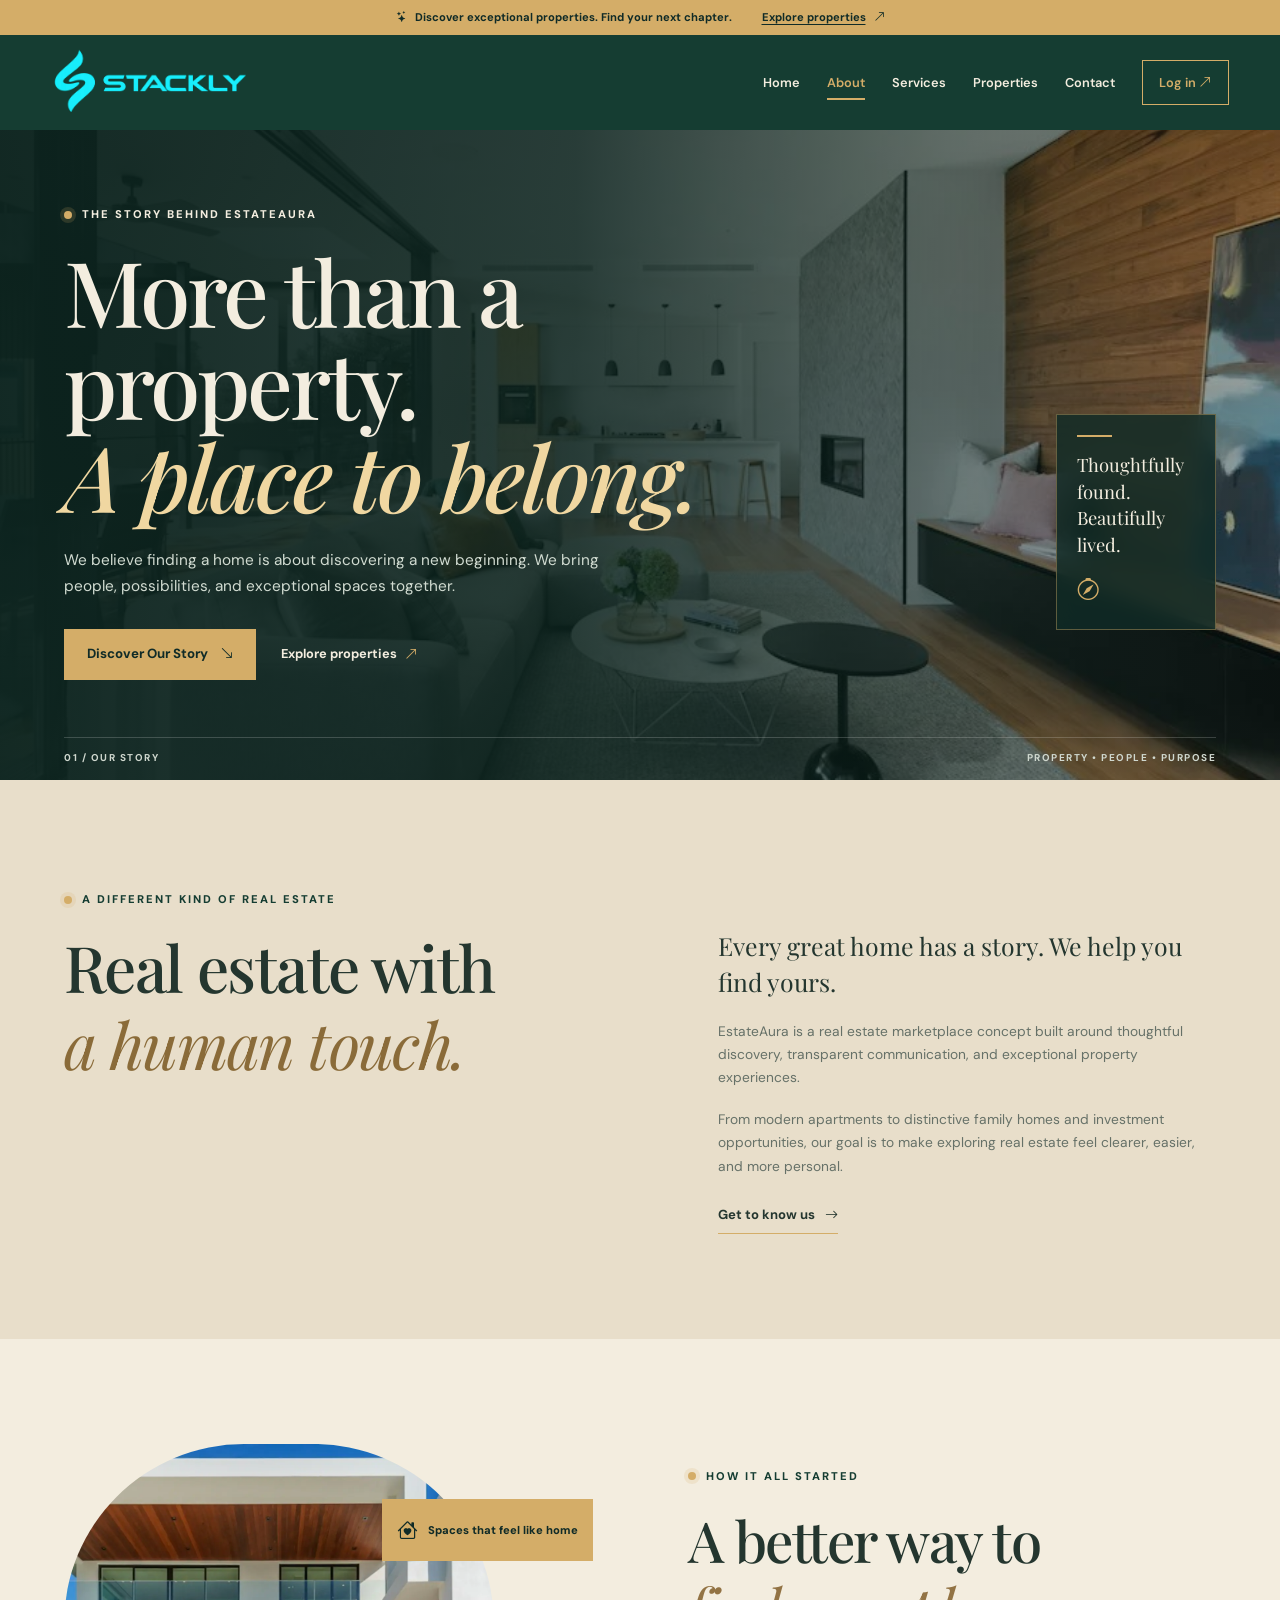
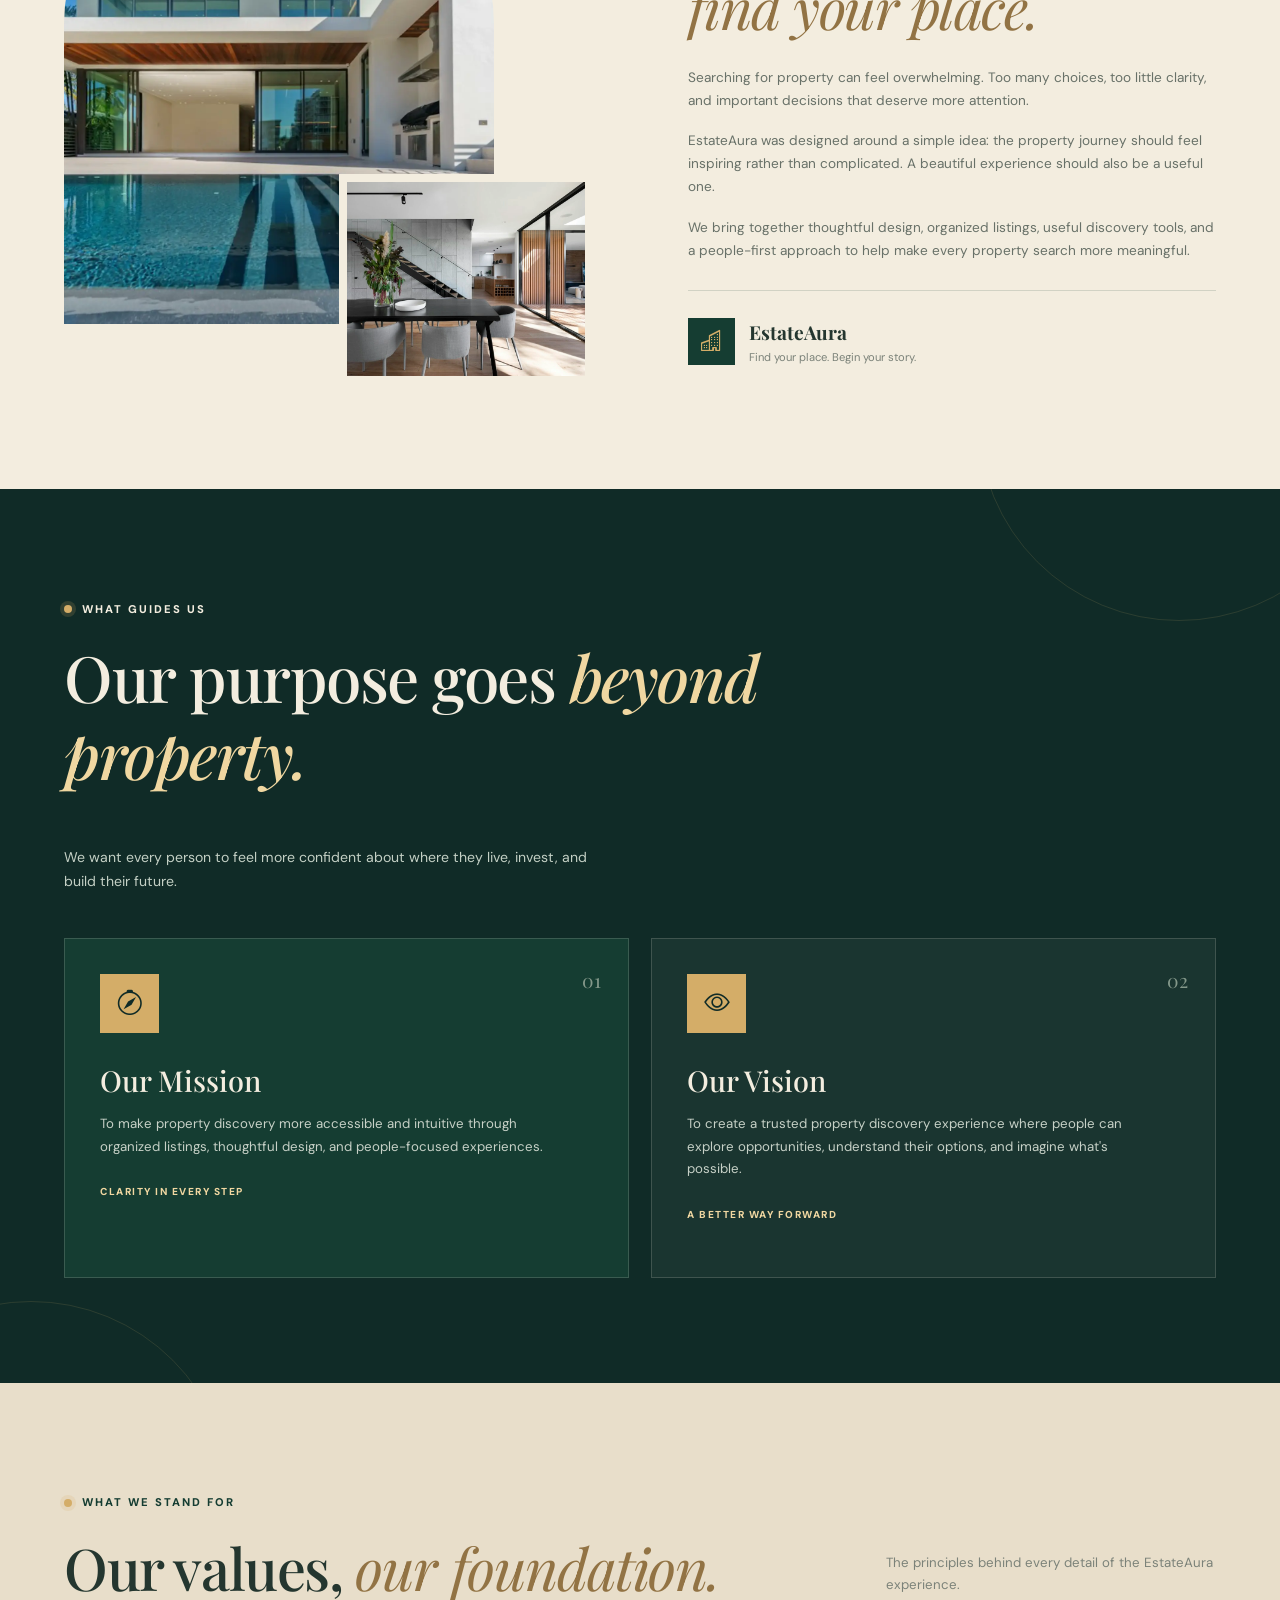
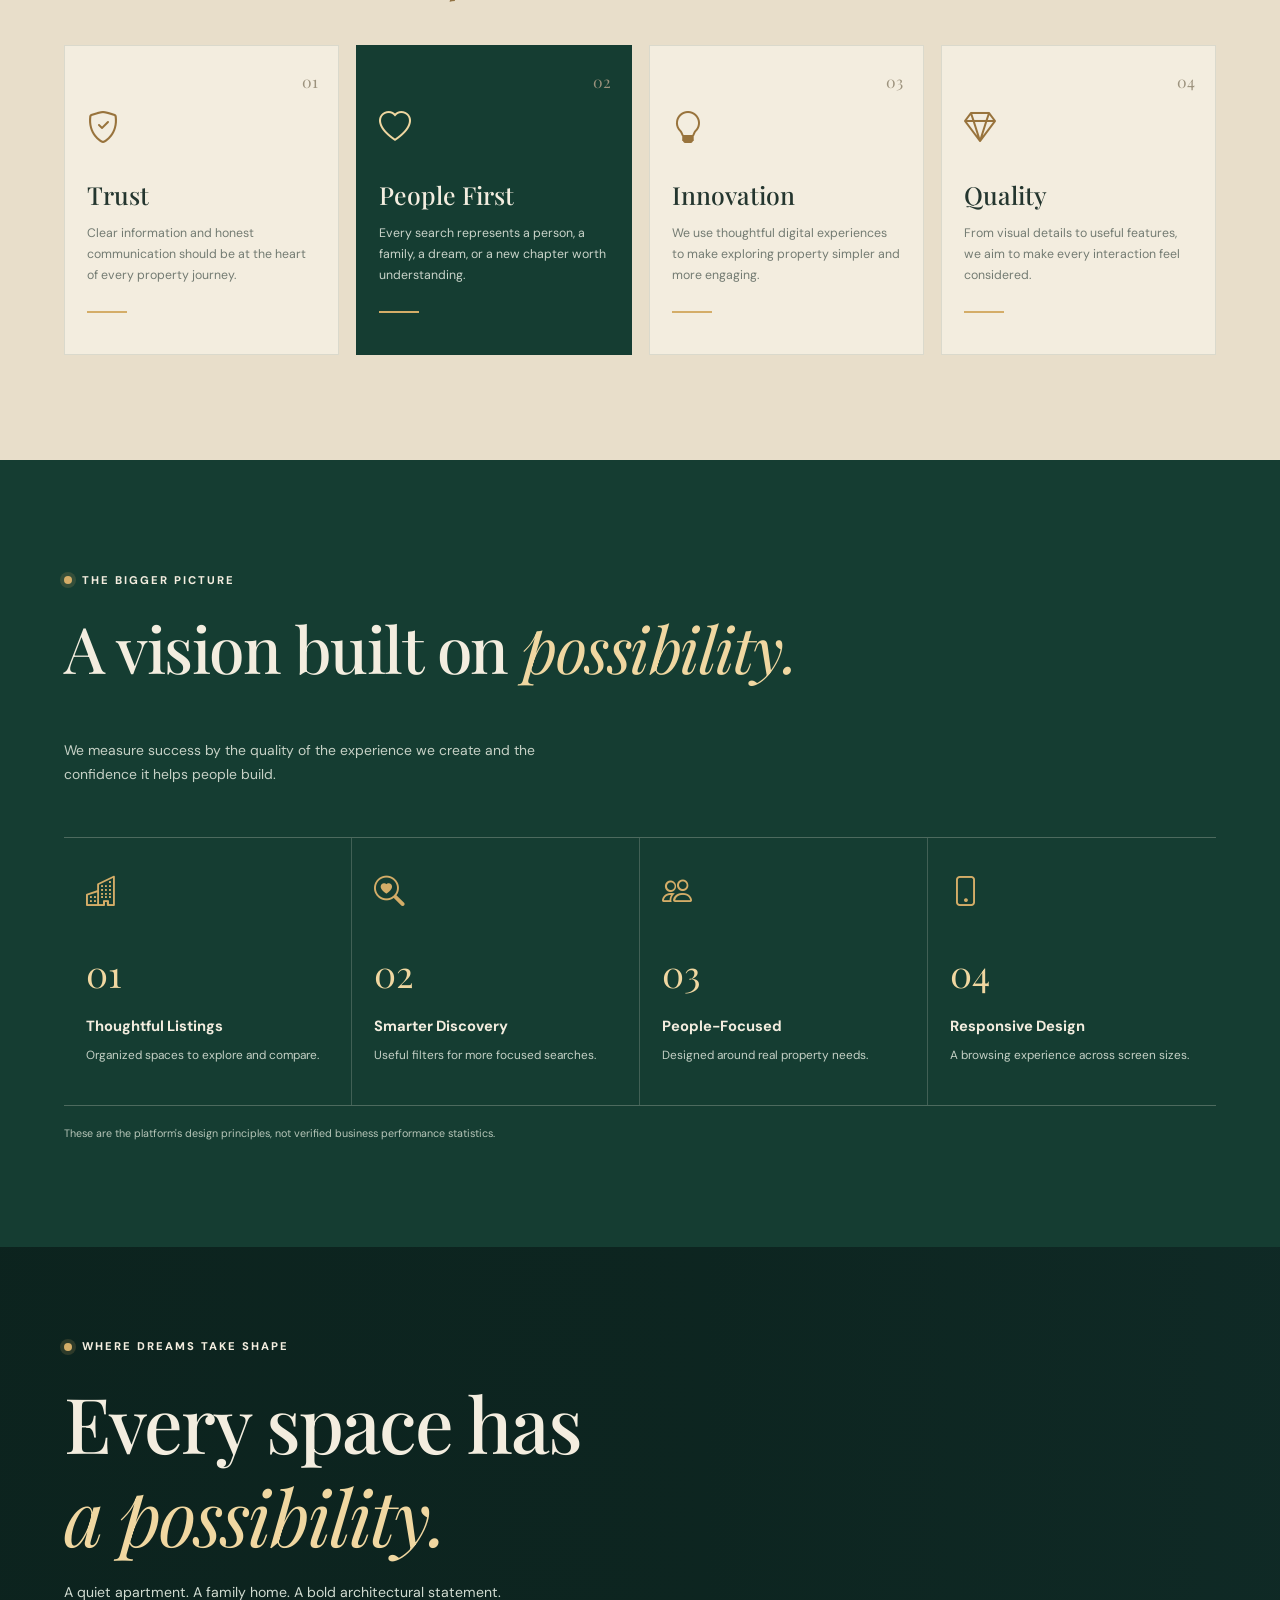
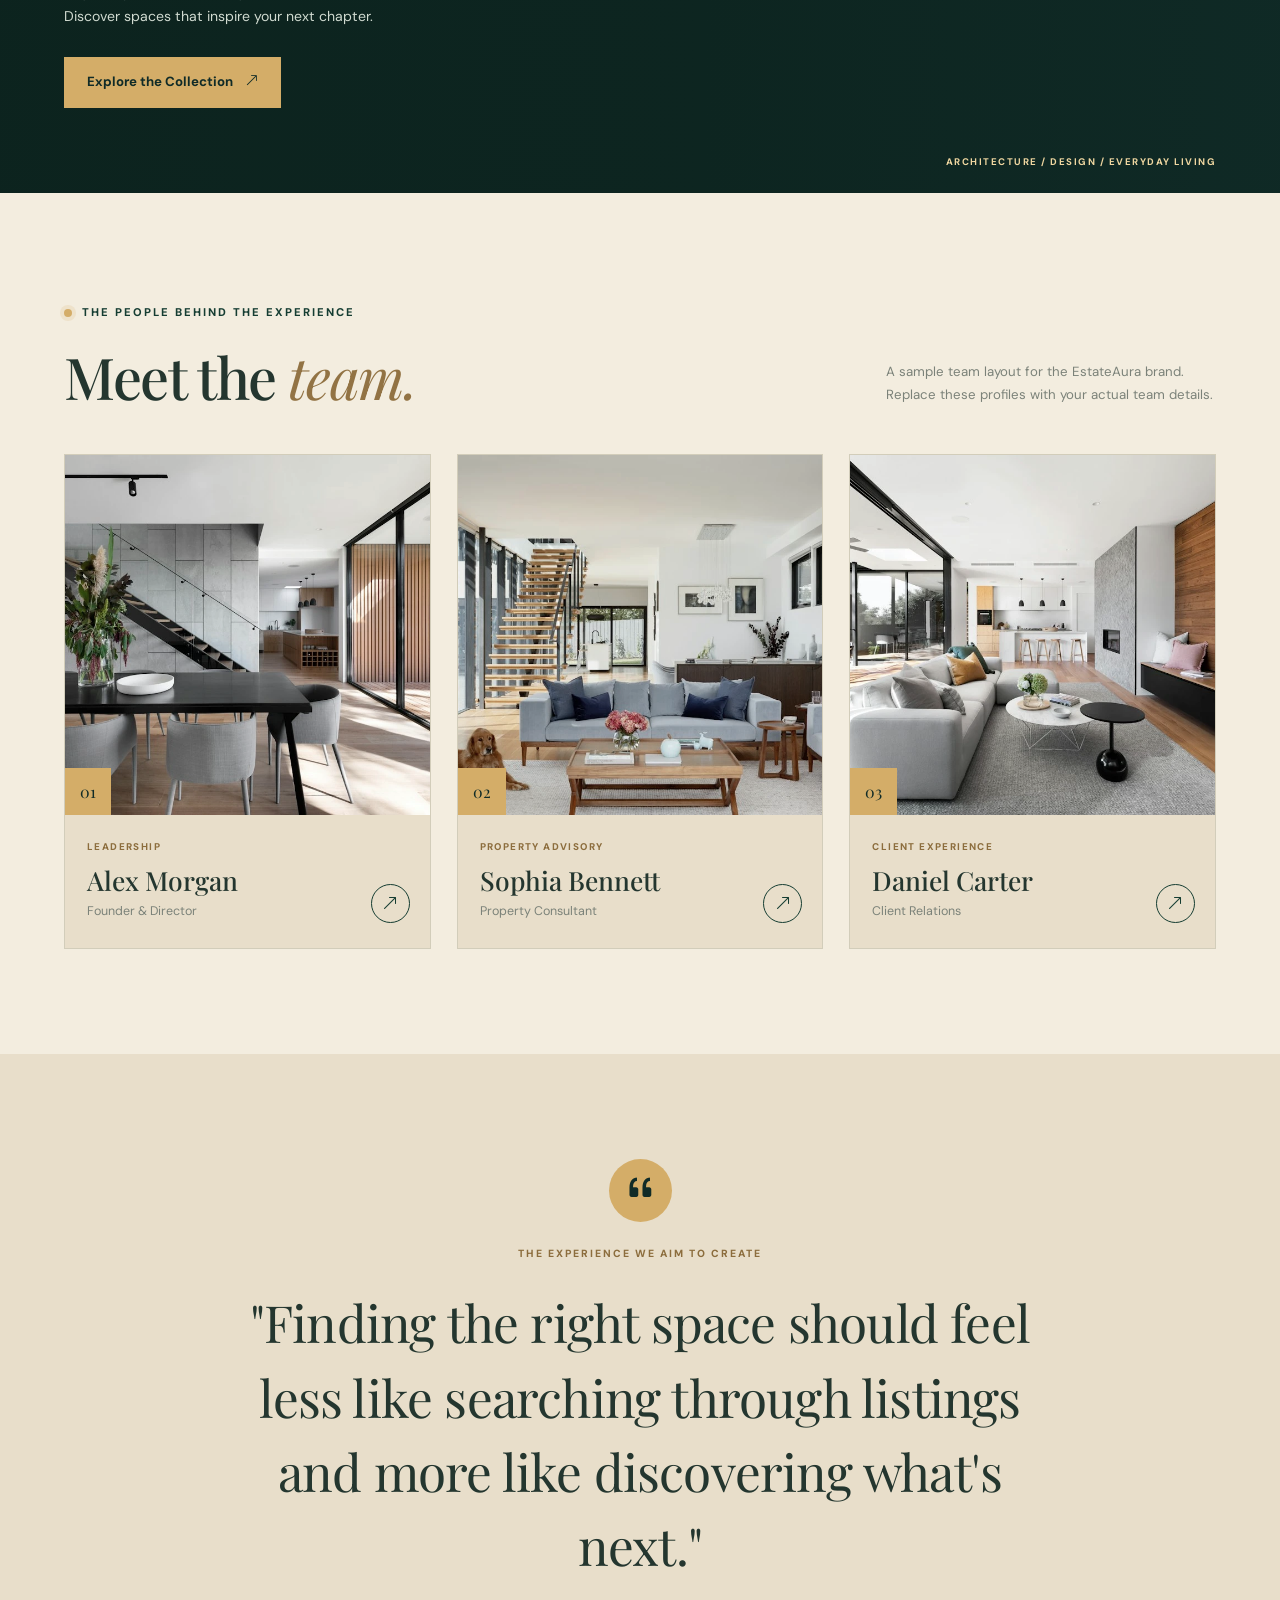
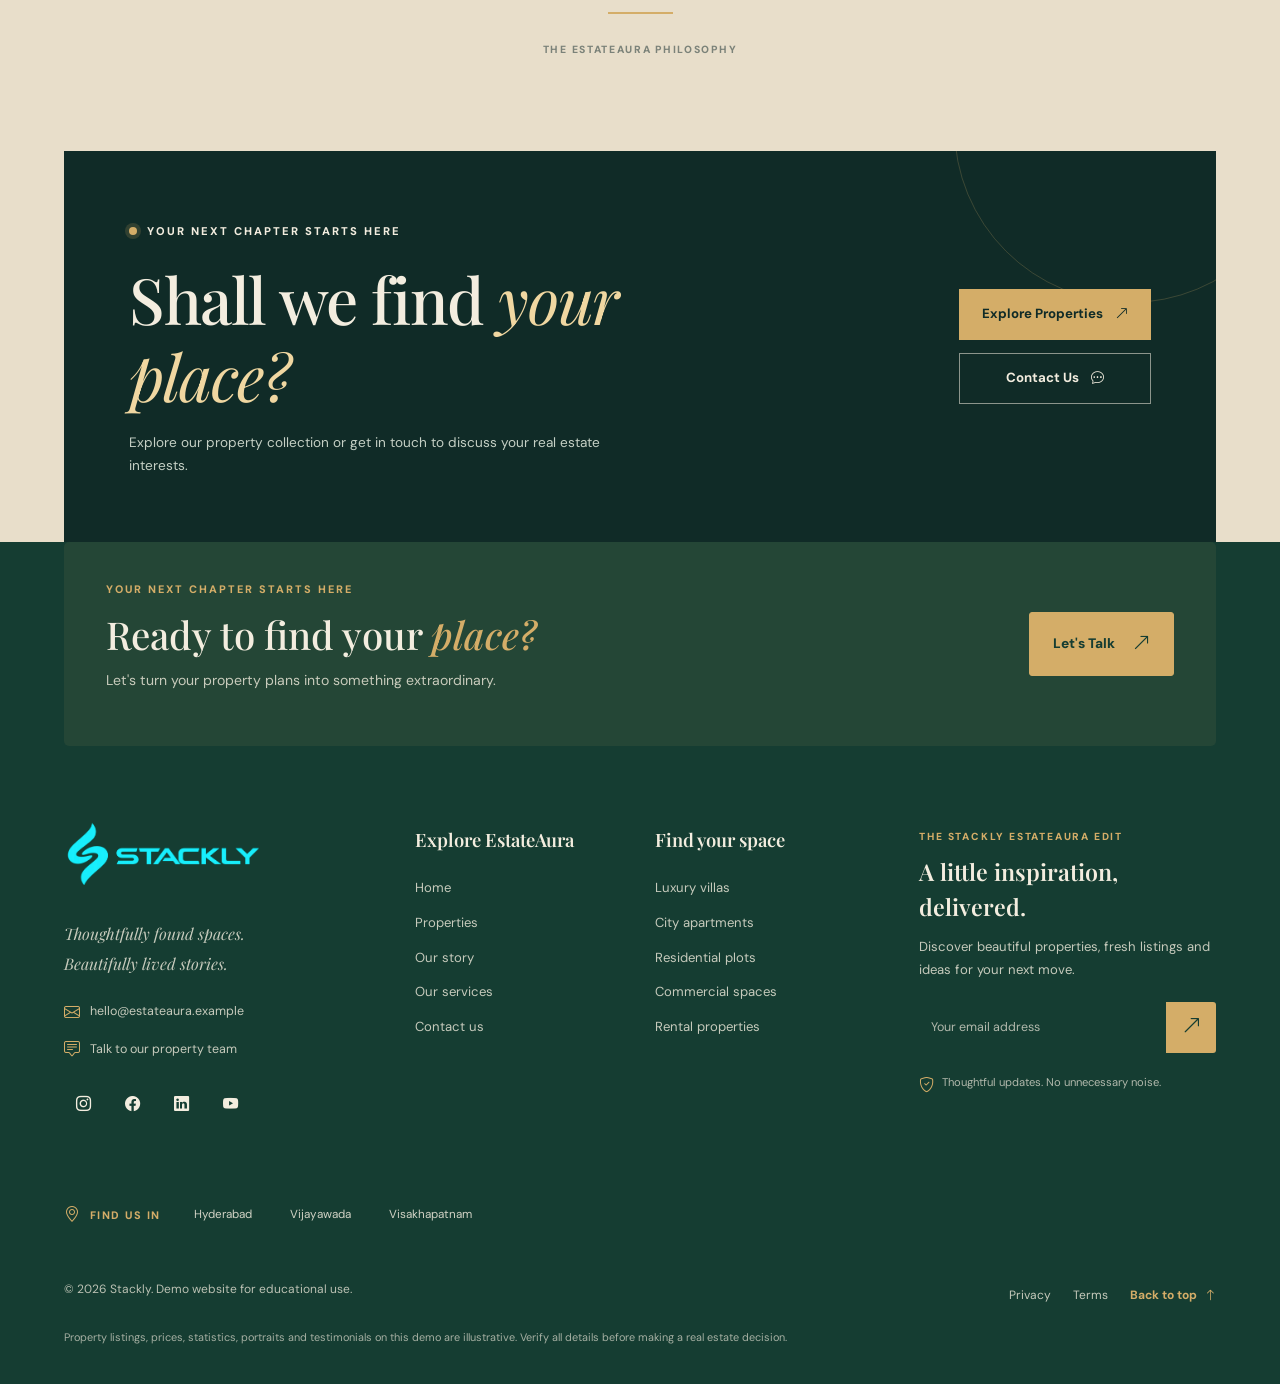
==== about.html @ 163755b3 "Add files via upload" ====
<!DOCTYPE html>
<html lang="en">
<head>
  <meta charset="UTF-8">
  <meta name="viewport" content="width=device-width, initial-scale=1.0">
  <meta name="theme-color" content="#102b27">
  <meta name="description" content="Discover luxury homes, apartments, villas and investment properties with EstateAura.">
  <title>EstateAura | Find Your Dream Property</title>

  <!-- Google Fonts -->
  <link rel="preconnect" href="https://fonts.googleapis.com">
  <link rel="preconnect" href="https://fonts.gstatic.com" crossorigin>
  <link href="https://fonts.googleapis.com/css2?family=DM+Sans:wght@400;500;600;700;800&family=Playfair+Display:wght@400;500;600;700&display=swap" rel="stylesheet">

  <!-- Bootstrap Icons -->
  <link rel="stylesheet" href="https://cdn.jsdelivr.net/npm/bootstrap-icons@1.11.3/font/bootstrap-icons.min.css">

  <!-- AOS Animation Library -->
  <link href="https://unpkg.com/aos@2.3.4/dist/aos.css" rel="stylesheet">

  <link rel="stylesheet" href="css/about.css">
</head>
<body>

  <!-- TOP ANNOUNCEMENT BAR -->
  <div class="announcement">
    <p><i class="bi bi-stars"></i> Discover exceptional properties. Find your next chapter.</p>
    <a href="404.html">Explore properties <i class="bi bi-arrow-up-right"></i></a>
  </div>

  <!-- HEADER -->
  <header class="header" id="header">
    <div class="nav-container">
  
<a href="index.html" class="logo">
  <img
    src="assets/image.webp"
    alt="EstateAura Logo"
    class="logo-image"
  >
</a>


      <button class="menu-toggle" id="menuToggle"
        aria-label="Toggle navigation" aria-expanded="false">
        <i class="bi bi-list"></i>
      </button>

      <nav class="main-nav" id="mainNav">
        <a href="index.html" class="nav-link ">Home</a>
        <a href="about.html" class="nav-link active">About</a>
        <a href="services.html" class="nav-link">Services</a>
        <a href="blog.html" class="nav-link">Properties</a> 
         <a href="contact.html" class="nav-link">Contact</a>
        <a href="login.html" class="nav-link nav-contact">Log in <i class="bi bi-arrow-up-right"></i></a>
      </nav>
    </div>
  </header>

  <main>

    <!-- SECTION 01: ABOUT HERO -->
    <section class="about-hero" id="aboutHome">
      <div class="about-hero-image"></div>
      <div class="about-hero-shade"></div>

      <div class="container about-hero-inner">

        <div class="about-hero-content" data-aos="fade-up">
          <span class="eyebrow light-eyebrow">
            <span class="eyebrow-dot"></span>
            THE STORY BEHIND ESTATEAURA
          </span>

          <h1>
            More than a property.
            <span>A place to belong.</span>
          </h1>

          <p>
            We believe finding a home is about discovering a new
            beginning. We bring people, possibilities, and exceptional
            spaces together.
          </p>

          <div class="about-hero-actions">
            <a href="404.html" class="btn btn-gold">
              Discover Our Story
              <i class="bi bi-arrow-down-right"></i>
            </a>

            <a href="404.html" class="about-text-link">
              Explore properties <i class="bi bi-arrow-up-right"></i>
            </a>
          </div>
        </div>

        <div class="hero-side-note" data-aos="fade-left" data-aos-delay="250">
          <span class="note-line"></span>
          <p>Thoughtfully found.<br>Beautifully lived.</p>
          <i class="bi bi-compass"></i>
        </div>

        <div class="about-hero-bottom">
          <span>01 / OUR STORY</span>
          <span>PROPERTY • PEOPLE • PURPOSE</span>
        </div>

      </div>
    </section>

    <!-- SECTION 02: INTRODUCTION -->
    <section class="about-intro section" id="aboutIntro">
      <div class="container intro-layout">

        <div class="intro-heading" data-aos="fade-right">
          <span class="eyebrow">
            <span class="eyebrow-dot"></span>
            A DIFFERENT KIND OF REAL ESTATE
          </span>

          <h2>
            Real estate with
            <span class="serif-accent">a human touch.</span>
          </h2>
        </div>

        <div class="intro-copy" data-aos="fade-left">
          <p class="intro-lead">
            Every great home has a story. We help you find yours.
          </p>

          <p>
            EstateAura is a real estate marketplace concept built around
            thoughtful discovery, transparent communication, and
            exceptional property experiences.
          </p>

          <p>
            From modern apartments to distinctive family homes and
            investment opportunities, our goal is to make exploring
            real estate feel clearer, easier, and more personal.
          </p>

          <a href="404.html" class="text-link">
            Get to know us <i class="bi bi-arrow-right"></i>
          </a>
        </div>

      </div>
    </section>

    <!-- SECTION 03: OUR STORY -->
    <section class="story-section section" id="ourStory">
      <div class="container story-layout">

        <div class="story-visual" data-aos="fade-right">
          <div class="story-image-main">
            <img
              src="assets/image2.webp"
              alt="Elegant contemporary home interior with natural materials"
              loading="lazy">
          </div>

          <div class="story-image-small">
            <img
              src="assets/image3.webp"
              alt="Sunlit luxury living space"
              loading="lazy">
          </div>

          <div class="story-image-tag">
            <i class="bi bi-house-heart"></i>
            <span>Spaces that feel like home</span>
          </div>
        </div>

        <div class="story-content" data-aos="fade-up">
          <span class="eyebrow">
            <span class="eyebrow-dot"></span>
            HOW IT ALL STARTED
          </span>

          <h2>
            A better way to
            <span class="serif-accent">find your place.</span>
          </h2>

          <p>
            Searching for property can feel overwhelming. Too many
            choices, too little clarity, and important decisions
            that deserve more attention.
          </p>

          <p>
            EstateAura was designed around a simple idea: the property
            journey should feel inspiring rather than complicated.
            A beautiful experience should also be a useful one.
          </p>

          <p>
            We bring together thoughtful design, organized listings,
            useful discovery tools, and a people-first approach to
            help make every property search more meaningful.
          </p>

          <div class="story-signature">
            <span class="signature-icon">
              <i class="bi bi-buildings"></i>
            </span>
            <div>
              <strong>EstateAura</strong>
              <span>Find your place. Begin your story.</span>
            </div>
          </div>
        </div>

      </div>
    </section>

    <!-- SECTION 04: MISSION AND VISION -->
    <section class="mission-section section" id="mission">
      <div class="container">

        <div class="mission-heading" data-aos="fade-up">
          <span class="eyebrow light-eyebrow">
            <span class="eyebrow-dot"></span>
            WHAT GUIDES US
          </span>
          <h2>Our purpose goes <span>beyond property.</span></h2>
          <p>
            We want every person to feel more confident about
            where they live, invest, and build their future.
          </p>
        </div>

        <div class="mission-grid">

          <article class="mission-card mission-primary" data-aos="fade-up">
            <span class="mission-number">01</span>
            <span class="mission-icon">
              <i class="bi bi-compass"></i>
            </span>

            <h3>Our Mission</h3>

            <p>
              To make property discovery more accessible and intuitive
              through organized listings, thoughtful design, and
              people-focused experiences.
            </p>

            <span class="mission-bottom">CLARITY IN EVERY STEP</span>
          </article>

          <article class="mission-card mission-secondary" data-aos="fade-up" data-aos-delay="150">
            <span class="mission-number">02</span>
            <span class="mission-icon">
              <i class="bi bi-eye"></i>
            </span>

            <h3>Our Vision</h3>

            <p>
              To create a trusted property discovery experience where
              people can explore opportunities, understand their
              options, and imagine what's possible.
            </p>

            <span class="mission-bottom">A BETTER WAY FORWARD</span>
          </article>

        </div>
      </div>
    </section>

    <!-- SECTION 05: CORE VALUES -->
    <section class="values-section section" id="values">
      <div class="container">

        <div class="section-heading" data-aos="fade-up">
          <div>
            <span class="eyebrow">
              <span class="eyebrow-dot"></span>
              WHAT WE STAND FOR
            </span>
            <h2>Our values, <span class="serif-accent">our foundation.</span></h2>
          </div>

          <p>
            The principles behind every detail of the EstateAura
            experience.
          </p>
        </div>

        <div class="values-grid">

          <article class="value-card" data-aos="fade-up">
            <span class="value-number">01</span>
            <i class="bi bi-shield-check value-icon"></i>
            <h3>Trust</h3>
            <p>
              Clear information and honest communication should
              be at the heart of every property journey.
            </p>
            <span class="value-line"></span>
          </article>

          <article class="value-card value-featured" data-aos="fade-up" data-aos-delay="100">
            <span class="value-number">02</span>
            <i class="bi bi-heart value-icon"></i>
            <h3>People First</h3>
            <p>
              Every search represents a person, a family, a dream,
              or a new chapter worth understanding.
            </p>
            <span class="value-line"></span>
          </article>

          <article class="value-card" data-aos="fade-up" data-aos-delay="200">
            <span class="value-number">03</span>
            <i class="bi bi-lightbulb value-icon"></i>
            <h3>Innovation</h3>
            <p>
              We use thoughtful digital experiences to make
              exploring property simpler and more engaging.
            </p>
            <span class="value-line"></span>
          </article>

          <article class="value-card" data-aos="fade-up" data-aos-delay="300">
            <span class="value-number">04</span>
            <i class="bi bi-gem value-icon"></i>
            <h3>Quality</h3>
            <p>
              From visual details to useful features, we aim to
              make every interaction feel considered.
            </p>
            <span class="value-line"></span>
          </article>

        </div>
      </div>
    </section>

    <!-- SECTION 06: ACHIEVEMENTS -->
    <section class="achievements-section section" id="achievements">
      <div class="container">

        <div class="achievements-heading" data-aos="fade-up">
          <span class="eyebrow light-eyebrow">
            <span class="eyebrow-dot"></span>
            THE BIGGER PICTURE
          </span>

          <h2>
            A vision built on
            <span class="serif-accent">possibility.</span>
          </h2>

          <p>
            We measure success by the quality of the experience
            we create and the confidence it helps people build.
          </p>
        </div>

        <div class="achievements-grid">

          <div class="achievement-item" data-aos="zoom-in">
            <i class="bi bi-buildings"></i>
            <strong>01</strong>
            <h3>Thoughtful Listings</h3>
            <p>Organized spaces to explore and compare.</p>
          </div>

          <div class="achievement-item" data-aos="zoom-in" data-aos-delay="100">
            <i class="bi bi-search-heart"></i>
            <strong>02</strong>
            <h3>Smarter Discovery</h3>
            <p>Useful filters for more focused searches.</p>
          </div>

          <div class="achievement-item" data-aos="zoom-in" data-aos-delay="200">
            <i class="bi bi-people"></i>
            <strong>03</strong>
            <h3>People-Focused</h3>
            <p>Designed around real property needs.</p>
          </div>

          <div class="achievement-item" data-aos="zoom-in" data-aos-delay="300">
            <i class="bi bi-phone"></i>
            <strong>04</strong>
            <h3>Responsive Design</h3>
            <p>A browsing experience across screen sizes.</p>
          </div>

        </div>

        <p class="achievements-note">
          These are the platform's design principles, not verified
          business performance statistics.
        </p>
      </div>
    </section>

    <!-- SECTION 07: ARCHITECTURE BANNER -->
    <section class="architecture-section" id="architecture">
      <div class="architecture-image"></div>
      <div class="architecture-overlay"></div>

      <div class="container architecture-content" data-aos="fade-right">
        <span class="eyebrow light-eyebrow">
          <span class="eyebrow-dot"></span>
          WHERE DREAMS TAKE SHAPE
        </span>

        <h2>
          Every space has
          <span class="serif-accent">a possibility.</span>
        </h2>

        <p>
          A quiet apartment. A family home. A bold architectural
          statement. Discover spaces that inspire your next chapter.
        </p>

        <a href="404.html" class="btn btn-gold">
          Explore the Collection
          <i class="bi bi-arrow-up-right"></i>
        </a>
      </div>

      <div class="architecture-caption">
        ARCHITECTURE / DESIGN / EVERYDAY LIVING
      </div>
    </section>

    <!-- SECTION 08: OUR TEAM -->
    <section class="team-section section" id="team">
      <div class="container">

        <div class="section-heading" data-aos="fade-up">
          <div>
            <span class="eyebrow">
              <span class="eyebrow-dot"></span>
              THE PEOPLE BEHIND THE EXPERIENCE
            </span>
            <h2>Meet the <span class="serif-accent">team.</span></h2>
          </div>

          <p>
            A sample team layout for the EstateAura brand.
            Replace these profiles with your actual team details.
          </p>
        </div>

        <div class="team-grid">

          <article class="team-card" data-aos="fade-up">
            <div class="team-image">
              <img
                src="assets/image3.webp"
                alt="Portrait of a professional business executive"
                loading="lazy">
              <span class="team-index">01</span>
            </div>

            <div class="team-info">
              <span class="team-role">LEADERSHIP</span>
              <h3>Alex Morgan</h3>
              <p>Founder &amp; Director</p>
              <a href="404.html" aria-label="Contact EstateAura about leadership">
                <i class="bi bi-arrow-up-right"></i>
              </a>
            </div>
          </article>

          <article class="team-card" data-aos="fade-up" data-aos-delay="120">
            <div class="team-image">
              <img
                src="assets/image4.webp"
                alt="Portrait of a professional woman"
                loading="lazy">
              <span class="team-index">02</span>
            </div>

            <div class="team-info">
              <span class="team-role">PROPERTY ADVISORY</span>
              <h3>Sophia Bennett</h3>
              <p>Property Consultant</p>
              <a href="404.html" aria-label="Contact EstateAura about property advisory">
                <i class="bi bi-arrow-up-right"></i>
              </a>
            </div>
          </article>

          <article class="team-card" data-aos="fade-up" data-aos-delay="240">
            <div class="team-image">
              <img
                src="assets/image5.webp"
                alt="Portrait of a professional man"
                loading="lazy">
              <span class="team-index">03</span>
            </div>

            <div class="team-info">
              <span class="team-role">CLIENT EXPERIENCE</span>
              <h3>Daniel Carter</h3>
              <p>Client Relations</p>
              <a href="404.html" aria-label="Contact EstateAura about client relations">
                <i class="bi bi-arrow-up-right"></i>
              </a>
            </div>
          </article>

        </div>
      </div>
    </section>

    <!-- SECTION 09: TESTIMONIAL + CONTACT CTA -->
    <section class="about-cta-section section" id="contactAbout">
      <div class="container">

        <div class="about-quote" data-aos="fade-up">
          <span class="quote-icon"><i class="bi bi-quote"></i></span>

          <p class="quote-label">THE EXPERIENCE WE AIM TO CREATE</p>

          <blockquote>
            "Finding the right space should feel less like searching
            through listings and more like discovering what's next."
          </blockquote>

          <div class="quote-divider"></div>

          <span class="quote-credit">THE ESTATEAURA PHILOSOPHY</span>
        </div>

        <div class="about-cta" data-aos="fade-up" data-aos-delay="100">
          <div>
            <span class="eyebrow light-eyebrow">
              <span class="eyebrow-dot"></span>
              YOUR NEXT CHAPTER STARTS HERE
            </span>

            <h2>
              Shall we find
              <span class="serif-accent">your place?</span>
            </h2>

            <p>
              Explore our property collection or get in touch to
              discuss your real estate interests.
            </p>
          </div>

          <div class="cta-actions">
            <a href="404.html" class="btn btn-gold">
              Explore Properties <i class="bi bi-arrow-up-right"></i>
            </a>

            <a href="404.html" class="btn btn-outline">
              Contact Us <i class="bi bi-chat-dots"></i>
            </a>
          </div>
        </div>

      </div>
    </section>

  </main>

 
<!-- ESTATEAURA PREMIUM FOOTER -->
<footer class="footer" id="footer">

  <!-- TOP CTA BANNER -->
  <div class="footer-cta container" data-aos="fade-up">
    <div class="footer-cta-content">
      <span class="footer-eyebrow">YOUR NEXT CHAPTER STARTS HERE</span>
      <h2>Ready to find your <span>place?</span></h2>
      <p>Let's turn your property plans into something extraordinary.</p>
    </div>

    <a href="404.html" class="footer-cta-button">
      Let's Talk
      <i class="bi bi-arrow-up-right"></i>
    </a>
  </div>

  <!-- MAIN FOOTER -->
  <div class="container">

    <div class="footer-main">

      <!-- BRAND -->
      <div class="footer-brand">

        <a href="index.html" class="footer-logo">
          <img
            src="assets/image.webp"
            alt="EstateAura Logo"
            class="logo-image"
          >
         
        </a>

        <p class="footer-brand-description">
          Thoughtfully found spaces.<br>
          Beautifully lived stories.
        </p>

        <div class="footer-contact-mini">
          <a href="mailto:hello@estateaura.example">
            <i class="bi bi-envelope"></i>
            hello@estateaura.example
          </a>

          <a href="contact.html">
            <i class="bi bi-chat-square-text"></i>
            Talk to our property team
          </a>
        </div>

        <div class="social-links">
          <a href="404.html" aria-label="Instagram">
            <i class="bi bi-instagram"></i>
          </a>
          <a href="404.html" aria-label="Facebook">
            <i class="bi bi-facebook"></i>
          </a>
          <a href="404.html" aria-label="LinkedIn">
            <i class="bi bi-linkedin"></i>
          </a>
          <a href="404.html" aria-label="YouTube">
            <i class="bi bi-youtube"></i>
          </a>
        </div>

      </div>

      <!-- EXPLORE -->
      <div class="footer-links">
        <h4>Explore EstateAura</h4>
        <a href="index.html">Home</a>
        <a href="blog.html">Properties</a>
        <a href="about.html">Our story</a>
        <a href="services.html">Our services</a>
        <a href="contact.html">Contact us</a>
      </div>

      <!-- PROPERTY TYPES -->
      <div class="footer-links">
        <h4>Find your space</h4>
        <a href="404.html">Luxury villas</a>
        <a href="404.html">City apartments</a>
        <a href="404.html">Residential plots</a>
        <a href="404.html">Commercial spaces</a>
        <a href="404.html">Rental properties</a>
      </div>

      <!-- NEWSLETTER -->
      <div class="footer-newsletter">

        <span class="footer-newsletter-label">
          THE STACKLY ESTATEAURA EDIT
        </span>

        <h4>A little inspiration, delivered.</h4>

        <p>
          Discover beautiful properties, fresh listings and ideas
          for your next move.
        </p>

        <form id="newsletterForm" class="newsletter-form">
          <label for="newsletterEmail" class="visually-hidden">
            Your email address+
          </label>

          <input
            type="email"
            id="newsletterEmail"
            name="email"
            placeholder="Your email address"
            aria-label="Your email address"
            required
          >

          <button type="submit" aria-label="Subscribe">
            <i class="bi bi-arrow-up-right"></i>
          </button>
        </form>

        <p
          id="newsletterMessage"
          class="newsletter-message"
          role="status"
          aria-live="polite"
        ></p>

        <div class="newsletter-note">
          <i class="bi bi-shield-check"></i>
          Thoughtful updates. No unnecessary noise.
        </div>

      </div>

    </div>

    <!-- SERVICE LOCATIONS -->
    <div class="footer-locations">
      <span class="footer-location-title">
        <i class="bi bi-geo-alt"></i>
        FIND US IN
      </span>

      <span class="location-tag">Hyderabad</span>
      <span class="location-tag">Vijayawada</span>
      <span class="location-tag">Visakhapatnam</span>
    </div>

    <!-- BOTTOM FOOTER -->
    <div class="footer-bottom">

      <p>
        © <span id="currentYear"></span> Stackly.
        Demo website for educational use.
      </p>

      <div class="footer-bottom-links">
        <a href="404.html">Privacy</a>
        <a href="404.html">Terms</a>
        <a href="#home" class="back-to-top">
          Back to top <i class="bi bi-arrow-up"></i>
        </a>
      </div>

    </div>

    <p class="disclaimer">
      Property listings, prices, statistics, portraits and testimonials
      on this demo are illustrative. Verify all details before making
      a real estate decision.
    </p>

  </div>
</footer>


  <!-- AOS Library -->
  <script src="https://unpkg.com/aos@2.3.4/dist/aos.js"></script>

  <!-- About Page JavaScript -->
  <script src="js/about.js"></script>

</body>
</html>
---- css/about.css ----
/* ==========================================
   ESTATEAURA ABOUT PAGE
   Editorial Luxury Real Estate Design
========================================== */

:root {
  --green: #153d32;
  --green-dark: #102b27;
  --green-light: #245849;
  --navy: #172d38;
  --gold: #d4ad68;
  --gold-light: #f0d7a1;
  --cream: #f3eddf;
  --cream-dark: #e8deca;
  --text: #24362f;
  --muted: #7b8279;
  --white: #fffaf0;
  --border: rgba(21, 61, 50, 0.15);
  --shadow: 0 18px 50px rgba(16, 43, 39, 0.12);
  --heading: "Playfair Display", Georgia, serif;
  --body: "DM Sans", Arial, sans-serif;
  --container: 1200px;
}

* {
  box-sizing: border-box;
}

html {
  scroll-behavior: smooth;
  scroll-padding-top: 95px;
}

body {
  margin: 0;
  font-family: var(--body);
  color: var(--text);
  background: var(--cream);
  line-height: 1.7;
  overflow-x: hidden;
}

body.menu-open {
  overflow: hidden;
}

img {
  display: block;
  width: 100%;
  max-width: 100%;
}

a {
  text-decoration: none;
  color: inherit;
}

button,
input {
  font: inherit;
}

button,
a {
  -webkit-tap-highlight-color: transparent;
}

button:focus-visible,
a:focus-visible,
input:focus-visible {
  outline: 2px solid var(--gold);
  outline-offset: 4px;
}

h1,
h2,
h3,
h4,
p {
  margin-top: 0;
}

h1,
h2,
h3 {
  line-height: 1.2;
}

h1,
h2,
h3 {
  font-family: var(--heading);
  font-weight: 500;
}

.container {
  width: min(var(--container), 90%);
  margin-inline: auto;
}

.section {
  padding: 105px 0;
}

.gold-text {
  color: var(--gold);
}

.serif-accent {
  font-style: italic;
  font-weight: 400;
}

.eyebrow {
  display: inline-flex;
  align-items: center;
  gap: 10px;
  margin-bottom: 20px;
  color: var(--green);
  font-size: 0.7rem;
  font-weight: 800;
  letter-spacing: 2px;
}

.eyebrow-dot {
  width: 8px;
  height: 8px;
  display: inline-block;
  border-radius: 50%;
  background: var(--gold);
  box-shadow: 0 0 0 4px rgba(212, 173, 104, 0.17);
}

.light-eyebrow {
  color: var(--cream);
}

.btn {
  display: inline-flex;
  align-items: center;
  justify-content: center;
  gap: 12px;
  min-height: 51px;
  padding: 13px 22px;
  border: 1px solid transparent;
  font-size: 0.83rem;
  font-weight: 700;
  transition: transform 0.3s, background 0.3s, color 0.3s;
}

.btn:hover {
  transform: translateY(-3px);
}

.btn-gold {
  background: var(--gold);
  color: var(--green-dark);
}

.btn-gold:hover {
  background: var(--gold-light);
}

.btn-outline {
  color: var(--cream);
  background: transparent;
  border-color: rgba(243, 237, 223, 0.55);
}

.btn-outline:hover {
  background: var(--cream);
  color: var(--green-dark);
}

.text-link {
  display: inline-flex;
  align-items: center;
  gap: 10px;
  padding-bottom: 7px;
  border-bottom: 1px solid var(--gold);
  font-size: 0.82rem;
  font-weight: 700;
  transition: color 0.3s;
}

.text-link:hover {
  color: var(--green-light);
}

/* ANNOUNCEMENT */

.announcement {
  min-height: 35px;
  padding: 7px 5%;
  display: flex;
  align-items: center;
  justify-content: center;
  gap: 30px;
  background: var(--gold);
  color: var(--green-dark);
  font-size: 0.7rem;
  font-weight: 700;
}

.announcement p,
.announcement a {
  display: flex;
  align-items: center;
  gap: 8px;
  margin: 0;
}

.announcement a {
  text-decoration: underline;
  text-underline-offset: 3px;
}

/* SHARED HEADER */

/* ===================== 5. HEADER & NAVIGATION ===================== */

.header {
  position: sticky;
  top: 0;
  z-index: 1000;
  border-bottom: 1px solid var(--light-border);
  background: var(--green);
  transition: box-shadow var(--transition);
}

.header.scrolled {
  box-shadow: 0 8px 30px rgba(21, 61, 50, 0.2);
}

.nav-container {
  display: flex;
  width: min(1280px, 92%);
  min-height: 82px;
  align-items: center;
  justify-content: space-between;
  gap: 25px;
  margin: auto;
}

.logo {
  display: inline-flex;
  align-items: center;
  gap: 12px;
  flex-shrink: 0;
}

.logo-image {
  display: block;
  width: 200px;
  height: 95px;
  flex-shrink: 0;
  border-radius: 5px;
  object-fit: contain;
  transition: transform var(--transition);
}

.logo:hover .logo-image {
  transform: scale(1.04);
}

.logo-text {
  color: var(--cream);
  font-family: var(--heading);
  font-size: 1.65rem;
  font-weight: 700;
  white-space: nowrap;
}

.logo-text .gold-text {
  color: var(--gold);
}

.main-nav {
  display: flex;
  align-items: center;
  gap: 27px;
}

.nav-link {
  position: relative;
  color: var(--cream);
  font-size: 0.8rem;
  font-weight: 600;
  transition: color var(--transition);
}

.nav-link::after {
  position: absolute;
  right: 0;
  bottom: -7px;
  left: 0;
  height: 2px;
  background: var(--gold);
  content: "";
  transform: scaleX(0);
  transform-origin: right;
  transition: transform var(--transition);
}

.nav-link:hover,
.nav-link.active {
  color: var(--gold);
}

.nav-link:hover::after,
.nav-link.active::after {
  transform: scaleX(1);
  transform-origin: left;
}

.nav-contact {
  padding: 11px 16px;
  border: 1px solid var(--gold);
  color: var(--gold);
}

.nav-contact::after {
  display: none;
}

.nav-contact:hover {
  background: var(--gold);
  color: var(--green);
}

.menu-toggle {
  display: none;
  width: 43px;
  height: 43px;
  place-items: center;
  border: 1px solid var(--light-border);
  background: transparent;
  color: var(--cream);
  font-size: 1.5rem;
}

/* 01. HERO */

.about-hero {
  min-height: 640px;
  position: relative;
  isolation: isolate;
  display: flex;
  align-items: center;
  background: var(--green-dark);
  color: var(--cream);
  overflow: hidden;
}

.about-hero-image {
  position: absolute;
  inset: 0;
  z-index: -2;
  background:
    url("../assets/image5.webp")
    center 52% / cover no-repeat;
  animation: aboutHeroZoom 20s ease-in-out infinite alternate;
}

.about-hero-shade {
  position: absolute;
  inset: 0;
  z-index: -1;
  background:
    linear-gradient(
      90deg,
      rgba(12, 35, 30, 0.97) 0%,
      rgba(12, 35, 30, 0.87) 45%,
      rgba(12, 35, 30, 0.32) 100%
    );
}

@keyframes aboutHeroZoom {
  from {
    transform: scale(1);
  }

  to {
    transform: scale(1.07);
  }
}

.about-hero-inner {
  position: relative;
  min-height: 640px;
  display: flex;
  align-items: center;
  padding-top: 70px;
  padding-bottom: 100px;
}

.about-hero-content {
  max-width: 760px;
}

.about-hero h1 {
  max-width: 780px;
  margin-bottom: 24px;
  font-size: clamp(3.3rem, 7.1vw, 6.5rem);
  letter-spacing: -3px;
  line-height: 1.02;
}

.about-hero h1 span {
  display: block;
  color: var(--gold-light);
  font-style: italic;
}

.about-hero-content > p {
  max-width: 540px;
  margin-bottom: 30px;
  color: #d1dbd1;
  font-size: 0.96rem;
}

.about-hero-actions {
  display: flex;
  flex-wrap: wrap;
  align-items: center;
  gap: 25px;
}

.about-text-link {
  color: var(--cream);
  font-size: 0.8rem;
  font-weight: 700;
}

.about-text-link i {
  color: var(--gold);
  margin-left: 5px;
}

.hero-side-note {
  position: absolute;
  right: 0;
  bottom: 150px;
  width: 160px;
  padding: 20px;
  background: rgba(16, 43, 39, 0.82);
  border: 1px solid rgba(212, 173, 104, 0.4);
  backdrop-filter: blur(10px);
}

.note-line {
  display: block;
  width: 35px;
  height: 2px;
  margin-bottom: 15px;
  background: var(--gold);
}

.hero-side-note p {
  margin-bottom: 12px;
  font-family: var(--heading);
  font-size: 1.15rem;
  line-height: 1.45;
}

.hero-side-note > i {
  color: var(--gold);
  font-size: 1.4rem;
}

.about-hero-bottom {
  position: absolute;
  bottom: 0;
  left: 0;
  width: 100%;
  min-height: 43px;
  padding: 12px 0;
  display: flex;
  align-items: center;
  justify-content: space-between;
  gap: 15px;
  border-top: 1px solid rgba(255, 255, 255, 0.18);
  color: #d0d8cf;
  font-size: 0.62rem;
  font-weight: 700;
  letter-spacing: 1.5px;
}

/* 02. INTRODUCTION */

.about-intro {
  background: var(--cream-dark);
}

.intro-layout {
  display: grid;
  grid-template-columns: 1fr 0.9fr;
  align-items: start;
  gap: 100px;
}

.intro-heading h2 {
  max-width: 570px;
  font-size: clamp(2.8rem, 5vw, 4.6rem);
  letter-spacing: -1.6px;
}

.intro-heading h2 span {
  display: block;
  color: #8a6b39;
}

.intro-copy {
  padding-top: 43px;
}

.intro-lead {
  margin-bottom: 20px;
  font-family: var(--heading);
  font-size: 1.55rem;
  line-height: 1.45;
}

.intro-copy > p:not(.intro-lead) {
  color: #667168;
  font-size: 0.86rem;
  margin-bottom: 18px;
}

.intro-copy .text-link {
  margin-top: 8px;
}

/* 03. STORY */

.story-section {
  background: var(--cream);
}

.story-layout {
  display: grid;
  grid-template-columns: 1fr 1fr;
  align-items: center;
  gap: 95px;
}

.story-visual {
  position: relative;
  min-height: 540px;
  padding: 0 40px 40px 0;
}

.story-image-main {
  width: 88%;
  height: 480px;
  overflow: hidden;
  border-radius: 180px 180px 0 0;
  background: var(--cream-dark);
}

.story-image-main img,
.story-image-small img {
  height: 100%;
  object-fit: cover;
  transition: transform 0.7s;
}

.story-visual:hover .story-image-main img,
.story-visual:hover .story-image-small img {
  transform: scale(1.04);
}

.story-image-small {
  position: absolute;
  right: 0;
  bottom: 0;
  width: 48%;
  height: 210px;
  overflow: hidden;
  border: 8px solid var(--cream);
  background: var(--cream-dark);
}

.story-image-tag {
  position: absolute;
  top: 55px;
  right: 0;
  display: flex;
  align-items: center;
  gap: 10px;
  padding: 13px 15px;
  background: var(--gold);
  color: var(--green-dark);
  font-size: 0.7rem;
  font-weight: 800;
}

.story-image-tag i {
  font-size: 1.3rem;
}

.story-content h2 {
  font-size: clamp(2.6rem, 4.4vw, 4.2rem);
  letter-spacing: -1.5px;
  margin-bottom: 25px;
}

.story-content h2 span {
  display: block;
  color: #927344;
}

.story-content > p {
  margin-bottom: 17px;
  color: #687168;
  font-size: 0.85rem;
}

.story-signature {
  display: flex;
  align-items: center;
  gap: 14px;
  padding-top: 25px;
  margin-top: 28px;
  border-top: 1px solid var(--border);
}

.signature-icon {
  width: 47px;
  height: 47px;
  display: grid;
  place-items: center;
  background: var(--green);
  color: var(--gold);
  font-size: 1.3rem;
}

.story-signature strong,
.story-signature span:not(.signature-icon) {
  display: block;
}

.story-signature strong {
  font-family: var(--heading);
  font-size: 1.2rem;
}

.story-signature div span {
  color: var(--muted);
  font-size: 0.7rem;
}

/* 04. MISSION AND VISION */

.mission-section {
  position: relative;
  overflow: hidden;
  background: var(--green-dark);
  color: var(--cream);
}

.mission-section::before,
.mission-section::after {
  content: "";
  position: absolute;
  width: 400px;
  height: 400px;
  border: 1px solid rgba(212, 173, 104, 0.14);
  border-radius: 50%;
  pointer-events: none;
}

.mission-section::before {
  top: -270px;
  right: -100px;
}

.mission-section::after {
  bottom: -320px;
  left: -170px;
}

.mission-heading {
  position: relative;
  max-width: 760px;
  margin-bottom: 45px;
}

.mission-heading h2 {
  font-size: clamp(2.8rem, 5vw, 4.5rem);
  letter-spacing: -1.5px;
}

.mission-heading h2 span {
  color: var(--gold-light);
  font-style: italic;
}

.mission-heading > p {
  max-width: 540px;
  color: #c4d0c5;
  font-size: 0.88rem;
}

.mission-grid {
  display: grid;
  grid-template-columns: 1fr 1fr;
  gap: 22px;
}

.mission-card {
  position: relative;
  min-height: 340px;
  padding: 35px;
  border: 1px solid rgba(243, 237, 223, 0.17);
  background: rgba(255, 255, 255, 0.035);
  transition: transform 0.3s, border-color 0.3s;
}

.mission-card:hover {
  transform: translateY(-5px);
  border-color: var(--gold);
}

.mission-primary {
  background: var(--green);
}

.mission-secondary {
  background: #1a3530;
}

.mission-number {
  position: absolute;
  top: 25px;
  right: 27px;
  color: #84988a;
  font-family: var(--heading);
  font-size: 1.2rem;
}

.mission-icon {
  width: 59px;
  height: 59px;
  display: grid;
  place-items: center;
  margin-bottom: 30px;
  background: var(--gold);
  color: var(--green-dark);
  font-size: 1.6rem;
}

.mission-card h3 {
  margin-bottom: 15px;
  font-size: 1.8rem;
}

.mission-card > p {
  max-width: 450px;
  color: #c7d1c7;
  font-size: 0.83rem;
}

.mission-bottom {
  display: block;
  margin-top: 25px;
  color: var(--gold-light);
  font-size: 0.63rem;
  font-weight: 800;
  letter-spacing: 1.5px;
}

/* 05. CORE VALUES */

.values-section {
  background: var(--cream-dark);
}

.section-heading {
  display: flex;
  justify-content: space-between;
  align-items: flex-end;
  gap: 30px;
  margin-bottom: 43px;
}

.section-heading h2 {
  margin-bottom: 0;
  font-size: clamp(2.4rem, 4.5vw, 4rem);
  letter-spacing: -1.4px;
}

.section-heading h2 span {
  color: #927344;
}

.section-heading > p {
  max-width: 330px;
  margin-bottom: 5px;
  color: var(--muted);
  font-size: 0.83rem;
}

.values-grid {
  display: grid;
  grid-template-columns: repeat(4, minmax(0, 1fr));
  gap: 17px;
}

.value-card {
  position: relative;
  min-height: 310px;
  padding: 30px 22px;
  overflow: hidden;
  background: var(--cream);
  border: 1px solid rgba(21, 61, 50, 0.11);
  transition: transform 0.35s, background 0.35s, color 0.35s;
}

.value-card:hover {
  transform: translateY(-7px);
  background: var(--green);
  color: var(--cream);
}

.value-featured {
  background: var(--green);
  color: var(--cream);
}

.value-number {
  position: absolute;
  top: 22px;
  right: 20px;
  font-family: var(--heading);
  font-size: 1rem;
  color: #9c927d;
}

.value-icon {
  display: block;
  margin: 25px 0;
  color: #98733c;
  font-size: 2rem;
}

.value-card h3 {
  margin-bottom: 13px;
  font-size: 1.55rem;
}

.value-card p {
  color: #737b72;
  font-size: 0.77rem;
}

.value-card:hover p,
.value-featured p {
  color: #cad4ca;
}

.value-card:hover .value-icon,
.value-featured .value-icon {
  color: var(--gold-light);
}

.value-line {
  display: block;
  width: 40px;
  height: 2px;
  margin-top: 25px;
  background: var(--gold);
}

/* 06. ACHIEVEMENTS */

.achievements-section {
  background: var(--green);
  color: var(--cream);
}

.achievements-heading {
  max-width: 760px;
  margin-bottom: 50px;
}

.achievements-heading h2 {
  font-size: clamp(2.8rem, 5vw, 4.6rem);
  letter-spacing: -1.5px;
}

.achievements-heading h2 span {
  color: var(--gold-light);
}

.achievements-heading > p {
  max-width: 510px;
  color: #c6d1c6;
  font-size: 0.87rem;
}

.achievements-grid {
  display: grid;
  grid-template-columns: repeat(4, minmax(0, 1fr));
  border-top: 1px solid rgba(243, 237, 223, 0.25);
  border-bottom: 1px solid rgba(243, 237, 223, 0.25);
}

.achievement-item {
  position: relative;
  min-height: 245px;
  padding: 28px 22px;
  border-right: 1px solid rgba(243, 237, 223, 0.2);
  transition: background 0.3s;
}

.achievement-item:last-child {
  border-right: 0;
}

.achievement-item:hover {
  background: rgba(255, 255, 255, 0.045);
}

.achievement-item > i {
  display: block;
  margin-bottom: 25px;
  color: var(--gold);
  font-size: 1.9rem;
}

.achievement-item > strong {
  display: block;
  color: var(--gold-light);
  font-family: var(--heading);
  font-size: 2.3rem;
  font-weight: 400;
}

.achievement-item h3 {
  margin: 13px 0 9px;
  font-family: var(--body);
  font-size: 0.92rem;
  font-weight: 700;
}

.achievement-item p {
  color: #c4d0c5;
  font-size: 0.74rem;
}

.achievements-note {
  margin: 18px 0 0;
  color: #b7c6b9;
  font-size: 0.67rem;
}

/* 07. ARCHITECTURE BANNER */

.architecture-section {
  position: relative;
  min-height: 530px;
  display: flex;
  align-items: center;
  isolation: isolate;
  overflow: hidden;
  background: var(--green-dark);
  color: var(--cream);
}

.architecture-image {
  position: absolute;
  inset: 0;
  z-index: -2;
  background:
    url("https://images.unsplash.com/photo-1600607687939-ce8a6c25118c?auto=format&fit=crop&w=1900&q=90")
    center / cover no-repeat;
  transition: transform 0.8s;
}

.architecture-section:hover .architecture-image {
  transform: scale(1.035);
}

.architecture-overlay {
  position: absolute;
  inset: 0;
  z-index: -1;
  background: linear-gradient(
    90deg,
    rgba(12, 35, 30, 0.96),
    rgba(12, 35, 30, 0.75) 55%,
    rgba(12, 35, 30, 0.18)
  );
}

.architecture-content {
  padding-top: 85px;
  padding-bottom: 85px;
}

.architecture-content h2 {
  max-width: 800px;
  margin-bottom: 20px;
  font-size: clamp(3rem, 6vw, 5.3rem);
  letter-spacing: -2px;
}

.architecture-content h2 span {
  display: block;
  color: var(--gold-light);
}

.architecture-content > p {
  max-width: 490px;
  margin-bottom: 28px;
  color: #d1dbd1;
  font-size: 0.88rem;
}

.architecture-caption {
  position: absolute;
  bottom: 22px;
  right: 5%;
  color: var(--gold-light);
  font-size: 0.6rem;
  font-weight: 700;
  letter-spacing: 1.5px;
}

/* 08. TEAM */

.team-section {
  background: var(--cream);
}

.team-grid {
  display: grid;
  grid-template-columns: repeat(3, minmax(0, 1fr));
  gap: 26px;
}

.team-card {
  min-width: 0;
  background: var(--cream-dark);
  border: 1px solid rgba(21, 61, 50, 0.1);
  transition: transform 0.35s, box-shadow 0.35s;
}

.team-card:hover {
  transform: translateY(-6px);
  box-shadow: var(--shadow);
}

.team-image {
  position: relative;
  height: 360px;
  overflow: hidden;
  background: #ddd2bf;
}

.team-image img {
  width: 100%;
  height: 100%;
  object-fit: cover;
  object-position: center top;
  filter: saturate(0.78);
  transition: transform 0.65s, filter 0.65s;
}

.team-card:hover .team-image img {
  transform: scale(1.05);
  filter: saturate(1);
}

.team-index {
  position: absolute;
  bottom: 0;
  left: 0;
  padding: 10px 15px;
  background: var(--gold);
  color: var(--green-dark);
  font-family: var(--heading);
  font-size: 1rem;
}

.team-info {
  position: relative;
  padding: 24px 22px 25px;
}

.team-role {
  display: block;
  margin-bottom: 9px;
  color: #8c6d3d;
  font-size: 0.61rem;
  font-weight: 800;
  letter-spacing: 1.4px;
}

.team-info h3 {
  margin-bottom: 5px;
  font-size: 1.65rem;
}

.team-info p {
  margin-bottom: 0;
  color: var(--muted);
  font-size: 0.78rem;
}

.team-info > a {
  position: absolute;
  right: 20px;
  bottom: 25px;
  width: 39px;
  height: 39px;
  display: grid;
  place-items: center;
  border: 1px solid var(--green);
  border-radius: 50%;
  color: var(--green);
  transition: color 0.3s, background 0.3s;
}

.team-info > a:hover {
  background: var(--green);
  color: var(--cream);
}

/* 09. TESTIMONIAL AND CTA */

.about-cta-section {
  padding-bottom: 0;
  background: var(--cream-dark);
}

.about-quote {
  max-width: 850px;
  margin: 0 auto 90px;
  text-align: center;
}

.quote-icon {
  display: inline-grid;
  place-items: center;
  width: 63px;
  height: 63px;
  margin-bottom: 23px;
  border-radius: 50%;
  background: var(--gold);
  color: var(--green-dark);
  font-size: 2.2rem;
}

.quote-label {
  margin-bottom: 23px;
  color: #8c6d3d;
  font-size: 0.65rem;
  font-weight: 800;
  letter-spacing: 2px;
}

.about-quote blockquote {
  margin: 0;
  font-family: var(--heading);
  font-size: clamp(1.8rem, 4vw, 3.4rem);
  line-height: 1.45;
  letter-spacing: -0.8px;
}

.quote-divider {
  width: 65px;
  height: 2px;
  margin: 30px auto 20px;
  background: var(--gold);
}

.quote-credit {
  font-size: 0.65rem;
  font-weight: 800;
  letter-spacing: 1.7px;
  color: var(--muted);
}

.about-cta {
  position: relative;
  display: flex;
  justify-content: space-between;
  align-items: center;
  gap: 45px;
  padding: 65px;
  background: var(--green-dark);
  color: var(--cream);
  overflow: hidden;
  isolation: isolate;
}

.about-cta::after {
  content: "";
  position: absolute;
  z-index: -1;
  width: 350px;
  height: 350px;
  top: -200px;
  right: -90px;
  border: 1px solid rgba(212, 173, 104, 0.22);
  border-radius: 50%;
}

.about-cta h2 {
  max-width: 580px;
  margin-bottom: 16px;
  font-size: clamp(2.7rem, 5vw, 4.5rem);
  letter-spacing: -1.4px;
}

.about-cta h2 span {
  color: var(--gold-light);
}

.about-cta > div:first-child > p {
  max-width: 500px;
  margin-bottom: 0;
  color: #c5d0c5;
  font-size: 0.85rem;
}

.cta-actions {
  flex: 0 0 auto;
  display: flex;
  flex-direction: column;
  align-items: stretch;
  gap: 13px;
}
/* ===================== 15. PREMIUM FOOTER ===================== */

.footer {
  position: relative;
  overflow: hidden;
  padding: 0 0 25px;
  background: var(--green);
  color: var(--cream);
}

.footer .container {
  position: relative;
  z-index: 1;
}

/* Footer call-to-action */

.footer-cta {
  position: relative;
  display: flex;
  align-items: center;
  justify-content: space-between;
  gap: 30px;
  margin-bottom: 75px;
  padding: 38px 42px;
  border: 1px solid var(--gold-border);
  border-radius: 5px;
  background: rgba(212, 173, 104, 0.08);
}

.footer-eyebrow {
  display: block;
  margin-bottom: 12px;
  color: var(--gold);
  font-size: 0.68rem;
  font-weight: 800;
  letter-spacing: 2px;
}

.footer-cta-content h2 {
  margin-bottom: 10px;
  color: var(--cream);
  font-family: var(--heading);
  font-size: clamp(1.8rem, 3vw, 2.7rem);
  font-weight: 500;
  line-height: 1.25;
}

.footer-cta-content h2 span {
  color: var(--gold);
  font-style: italic;
}

.footer-cta-content p {
  color: rgba(243, 237, 223, 0.8);
  font-size: 0.88rem;
  line-height: 1.8;
}

.footer-cta-button {
  display: inline-flex;
  min-width: 145px;
  min-height: 50px;
  flex-shrink: 0;
  align-items: center;
  justify-content: center;
  gap: 18px;
  padding: 16px 20px;
  border: 1px solid var(--gold);
  border-radius: 3px;
  background: var(--gold);
  color: var(--green);
  font-size: 0.86rem;
  font-weight: 800;
  transition: transform var(--transition), background var(--transition), color var(--transition);
}

.footer-cta-button:hover {
  transform: translateY(-3px);
  background: var(--green);
  color: var(--cream);
}

.footer-cta-button i {
  font-size: 1.1rem;
}

/* Footer main grid */

.footer-main {
  display: grid;
  grid-template-columns: 1.25fr 0.8fr 0.9fr 1.2fr;
  gap: 42px;
  padding-bottom: 50px;
}

.footer-brand,
.footer-newsletter {
  min-width: 0;
}

.footer-logo {
  display: inline-flex;
  align-items: center;
  gap: 12px;
  color: var(--cream);
  font-family: var(--heading);
  font-size: 1.65rem;
  font-weight: 700;
}

.footer-logo .logo-image {
  width: 200px;
  height: 70px;
  flex-shrink: 0;
  border-radius: 5px;
  object-fit: contain;
}

.footer-logo .gold-text {
  color: var(--gold);
}

.footer-brand-description {
  margin: 20px 0;
  color: rgba(243, 237, 223, 0.8);
  font-family: var(--heading);
  font-size: 1rem;
  font-style: italic;
  line-height: 1.9;
}

.footer-contact-mini {
  display: flex;
  flex-direction: column;
  gap: 12px;
  margin-bottom: 23px;
}

.footer-contact-mini a {
  display: flex;
  align-items: center;
  gap: 10px;
  color: rgba(243, 237, 223, 0.8);
  font-size: 0.78rem;
  line-height: 1.6;
  overflow-wrap: anywhere;
  transition: color var(--transition);
}

.footer-contact-mini a i {
  flex-shrink: 0;
  color: var(--gold);
  font-size: 1rem;
}

.footer-contact-mini a:hover {
  color: var(--gold);
}

/* Social links */

.social-links {
  display: flex;
  flex-wrap: wrap;
  gap: 10px;
}

.social-links a {
  display: grid;
  width: 39px;
  height: 39px;
  place-items: center;
  border: 1px solid var(--gold-border);
  border-radius: 50%;
  color: var(--cream);
  font-size: 0.95rem;
  transition: transform var(--transition), background var(--transition), color var(--transition);
}

.social-links a:hover {
  transform: translateY(-4px);
  background: var(--gold);
  color: var(--green);
}

/* Footer links */

.footer-links {
  display: flex;
  flex-direction: column;
  align-items: flex-start;
  gap: 15px;
}

.footer-links h4,
.footer-newsletter h4 {
  margin: 5px 0 10px;
  color: var(--cream);
  font-family: var(--heading);
  font-size: 1.15rem;
  font-weight: 600;
  line-height: 1.5;
}

.footer-links a {
  color: rgba(243, 237, 223, 0.8);
  font-size: 0.82rem;
  line-height: 1.5;
  transition: color var(--transition), transform var(--transition);
}

.footer-links a:hover {
  color: var(--gold);
  transform: translateX(4px);
}

/* Newsletter */

.footer-newsletter-label {
  display: inline-block;
  margin-bottom: 10px;
  color: var(--gold);
  font-size: 0.64rem;
  font-weight: 800;
  letter-spacing: 1.8px;
}

.footer-newsletter h4 {
  margin-top: 0;
  font-size: 1.45rem;
}

.footer-newsletter > p {
  margin-bottom: 20px;
  color: rgba(243, 237, 223, 0.8);
  font-size: 0.82rem;
  line-height: 1.8;
}

.newsletter-form {
  display: flex;
  width: 100%;
  min-height: 51px;
  overflow: hidden;
  border: 1px solid var(--gold-border);
  border-radius: 3px;
}

.newsletter-form input {
  width: 100%;
  min-width: 0;
  padding: 13px 12px;
  border: 0;
  outline: 0;
  background: transparent;
  color: var(--cream);
  font-family: var(--body);
  font-size: 0.78rem;
}

.newsletter-form input::placeholder {
  color: rgba(243, 237, 223, 0.7);
  opacity: 1;
}

.newsletter-form input:focus-visible {
  box-shadow: inset 0 0 0 2px var(--gold);
}

.newsletter-form button {
  display: grid;
  width: 50px;
  flex: 0 0 50px;
  place-items: center;
  border: 0;
  background: var(--gold);
  color: var(--green);
  font-size: 1.2rem;
  transition: background var(--transition);
}

.newsletter-form button:hover {
  background: var(--cream);
}

.newsletter-message {
  margin-top: 10px;
  color: var(--gold);
  font-size: 0.77rem;
  line-height: 1.6;
}

.newsletter-note {
  display: flex;
  align-items: flex-start;
  gap: 8px;
  margin-top: 15px;
  color: rgba(243, 237, 223, 0.7);
  font-size: 0.7rem;
  line-height: 1.7;
}

.newsletter-note i {
  flex-shrink: 0;
  color: var(--gold);
  font-size: 0.95rem;
}

/* Footer locations */

.footer-locations {
  display: flex;
  align-items: center;
  flex-wrap: wrap;
  gap: 12px;
  padding: 22px 0;
  border-top: 1px solid var(--light-border);
  border-bottom: 1px solid var(--light-border);
}

.footer-location-title {
  display: inline-flex;
  align-items: center;
  gap: 8px;
  margin-right: 8px;
  color: var(--gold);
  font-size: 0.68rem;
  font-weight: 800;
  letter-spacing: 1.5px;
}

.footer-location-title i {
  font-size: 1rem;
}

.location-tag {
  padding: 8px 13px;
  border: 1px solid var(--gold-border);
  border-radius: 30px;
  color: rgba(243, 237, 223, 0.85);
  font-size: 0.73rem;
  transition: border-color var(--transition), color var(--transition);
}

.location-tag:hover {
  border-color: var(--gold);
  color: var(--gold);
}

/* Footer bottom */

.footer-bottom {
  display: flex;
  align-items: center;
  justify-content: space-between;
  gap: 20px;
  padding: 24px 0 16px;
}

.footer-bottom p {
  color: rgba(243, 237, 223, 0.75);
  font-size: 0.75rem;
  line-height: 1.8;
}

.footer-bottom-links {
  display: flex;
  align-items: center;
  justify-content: flex-end;
  flex-wrap: wrap;
  gap: 22px;
}

.footer-bottom-links a {
  display: inline-flex;
  align-items: center;
  gap: 7px;
  color: rgba(243, 237, 223, 0.8);
  font-size: 0.75rem;
  transition: color var(--transition);
}

.footer-bottom-links a:hover,
.footer-bottom-links .back-to-top {
  color: var(--gold);
}

.footer-bottom-links .back-to-top {
  font-weight: 700;
}

.footer-bottom-links .back-to-top i {
  transition: transform var(--transition);
}

.footer-bottom-links .back-to-top:hover i {
  transform: translateY(-4px);
}

.disclaimer {
  max-width: 950px;
  color: rgba(243, 237, 223, 0.65);
  font-size: 0.68rem;
  line-height: 1.8;
}

/* Visually hidden accessible labels */

.visually-hidden {
  position: absolute;
  width: 1px;
  height: 1px;
  overflow: hidden;
  clip: rect(0, 0, 0, 0);
  white-space: nowrap;
  clip-path: inset(50%);
}

/* ===================== 16. SCROLLBAR ===================== */

::-webkit-scrollbar {
  width: 9px;
}

::-webkit-scrollbar-track {
  background: var(--green);
}

::-webkit-scrollbar-thumb {
  border: 2px solid var(--green);
  background: var(--gold);
}

::-webkit-scrollbar-thumb:hover {
  background: var(--cream);
}

/* ===================== 17. TABLET — 1100px ===================== */

@media (max-width: 1100px) {
  .main-nav {
    gap: 17px;
  }

  .nav-link {
    font-size: 0.75rem;
  }

  .estate-hero-grid {
    gap: 38px;
  }

  .estate-hero-content h1 {
    font-size: clamp(3.2rem, 6vw, 4.8rem);
  }

  .hero-image-wrapper {
    height: 440px;
  }

  .hero-property-card {
    right: -10px;
  }

  .estate-search-bar {
    grid-template-columns: repeat(2, minmax(0, 1fr));
  }

  .estate-search-bar .search-field:nth-child(2) {
    border-right: 0;
  }

  .hero-search-button {
    grid-column: 1 / -1;
  }

  .property-grid {
    grid-template-columns: repeat(2, minmax(0, 1fr));
  }

  .services-grid {
    grid-template-columns: repeat(2, minmax(0, 1fr));
  }

  .about-grid,
  .contact-grid,
  .testimonial-layout {
    gap: 45px;
  }

  .footer-main {
    grid-template-columns: repeat(2, minmax(0, 1fr));
    gap: 40px 30px;
  }

  .footer-brand {
    max-width: 400px;
  }

  .footer-newsletter {
    max-width: 450px;
  }
}

/* TABLET */

@media (max-width: 1050px) {
  .main-nav {
    gap: 16px;
  }

  .nav-link {
    font-size: 0.73rem;
  }

  .intro-layout,
  .story-layout {
    gap: 45px;
  }

  .values-grid {
    grid-template-columns: repeat(2, minmax(0, 1fr));
  }

  .value-card {
    min-height: 270px;
  }

  .achievements-grid {
    grid-template-columns: repeat(2, minmax(0, 1fr));
  }

  .achievement-item:nth-child(2) {
    border-right: 0;
  }

  .achievement-item:nth-child(-n+2) {
    border-bottom: 1px solid rgba(243, 237, 223, 0.2);
  }

  .team-image {
    height: 300px;
  }

  .about-cta {
    padding: 45px;
    gap: 25px;
  }

  .footer-main {
    grid-template-columns: repeat(2, minmax(0, 1fr));
    gap: 35px;
  }
}

/* MOBILE NAVIGATION */

@media (max-width: 820px) {
  .announcement {
    gap: 12px;
    font-size: 0.63rem;
    flex-wrap: wrap;
    text-align: center;
  }

  .nav-container {
    min-height: 72px;
  }

  .menu-toggle {
    position: relative;
    z-index: 1002;
    display: grid;
    place-items: center;
  }

  .main-nav {
    position: fixed;
    inset: 0 0 0 auto;
    width: min(340px, 85%);
    height: 100dvh;
    padding: 105px 30px 35px;
    display: flex;
    flex-direction: column;
    align-items: stretch;
    justify-content: flex-start;
    gap: 0;
    overflow-y: auto;
    background: var(--green-dark);
    box-shadow: -15px 0 40px rgba(0, 0, 0, 0.2);
    transform: translateX(105%);
    visibility: hidden;
    transition: transform 0.35s ease, visibility 0.35s;
    z-index: 1001;
  }

  .main-nav.open {
    transform: translateX(0);
    visibility: visible;
  }

  .main-nav .nav-link {
    padding: 17px 0;
    border-bottom: 1px solid rgba(255, 255, 255, 0.12);
    font-size: 0.95rem;
  }

  .main-nav .nav-contact {
    margin-top: 20px;
    padding: 14px;
    border: 1px solid var(--gold);
    text-align: center;
  }

  .about-hero,
  .about-hero-inner {
    min-height: 600px;
  }

  .about-hero h1 {
    font-size: clamp(3.3rem, 8vw, 5.2rem);
  }

  .hero-side-note {
    right: 0;
    bottom: 85px;
    width: 135px;
    padding: 13px;
  }

  .intro-layout,
  .story-layout {
    grid-template-columns: 1fr;
    gap: 35px;
  }

  .intro-copy {
    padding-top: 0;
    max-width: 650px;
  }

  .story-visual {
    max-width: 570px;
    width: 100%;
    margin: auto;
  }

  .story-content {
    max-width: 700px;
  }

  .section-heading {
    align-items: flex-start;
    flex-direction: column;
    gap: 20px;
  }

  .mission-grid {
    grid-template-columns: 1fr 1fr;
  }

  .team-grid {
    grid-template-columns: repeat(2, minmax(0, 1fr));
  }

  .team-card:last-child {
    grid-column: 1 / -1;
    width: calc(50% - 13px);
  }

  .about-cta {
    flex-direction: column;
    align-items: flex-start;
    padding: 40px;
  }

  .cta-actions {
    width: 100%;
    flex-direction: row;
    flex-wrap: wrap;
  }

  .footer-main {
    gap: 30px;
  }
}

/* SMALL PHONES */

@media (max-width: 560px) {
  .container {
    width: 90%;
  }

  .section {
    padding: 70px 0;
  }

  .announcement {
    padding: 9px 4%;
  }

  .announcement a {
    display: none;
  }

  .logo {
    font-size: 1.4rem;
  }

  .about-hero,
  .about-hero-inner {
    min-height: 630px;
  }

  .about-hero-inner {
    padding-top: 65px;
    padding-bottom: 95px;
    align-items: flex-start;
  }

  .about-hero h1 {
    font-size: clamp(2.9rem, 12vw, 4rem);
    letter-spacing: -1.7px;
  }

  .about-hero-content > p {
    font-size: 0.85rem;
  }

  .about-hero-actions {
    align-items: flex-start;
    flex-direction: column;
    gap: 18px;
  }

  .hero-side-note {
    right: 0;
    bottom: 70px;
    width: 125px;
    padding: 10px;
  }

  .hero-side-note p {
    font-size: 0.95rem;
  }

  .about-hero-bottom {
    font-size: 0.5rem;
    letter-spacing: 0.6px;
  }

  .about-hero-bottom span:last-child {
    text-align: right;
  }

  .intro-heading h2,
  .story-content h2,
  .section-heading h2 {
    font-size: 2.65rem;
  }

  .intro-lead {
    font-size: 1.35rem;
  }

  .story-visual {
    min-height: 410px;
    padding-right: 18px;
  }

  .story-image-main {
    width: 90%;
    height: 360px;
    border-radius: 145px 145px 0 0;
  }

  .story-image-small {
    width: 48%;
    height: 155px;
    border-width: 6px;
  }

  .story-image-tag {
    top: 32px;
    padding: 9px;
    gap: 7px;
    font-size: 0.58rem;
  }

  .mission-heading h2,
  .achievements-heading h2 {
    font-size: 2.8rem;
  }

  .mission-grid {
    grid-template-columns: 1fr;
  }

  .mission-card {
    min-height: 310px;
    padding: 27px;
  }

  .values-grid {
    grid-template-columns: 1fr;
  }

  .value-card {
    min-height: 260px;
  }

  .achievements-grid {
    grid-template-columns: 1fr 1fr;
  }

  .achievement-item {
    min-height: 220px;
    padding: 23px 14px;
  }

  .achievement-item:nth-child(2) {
    border-right: 0;
  }

  .achievement-item:nth-child(3) {
    border-right: 1px solid rgba(243, 237, 223, 0.2);
  }

  .achievement-item:nth-child(3),
  .achievement-item:nth-child(4) {
    border-bottom: 0;
  }

  .achievement-item > strong {
    font-size: 1.9rem;
  }

  .achievement-item h3 {
    font-size: 0.82rem;
  }

  .achievement-item p {
    font-size: 0.69rem;
  }

  .architecture-section {
    min-height: 510px;
  }

  .architecture-content {
    padding-top: 75px;
    padding-bottom: 75px;
  }

  .architecture-content h2 {
    font-size: clamp(2.7rem, 10vw, 3.7rem);
    letter-spacing: -1.3px;
  }

  .architecture-caption {
    left: 5%;
    right: auto;
    font-size: 0.5rem;
  }

  .team-grid {
    grid-template-columns: 1fr;
    gap: 23px;
  }

  .team-card:last-child {
    grid-column: auto;
    width: 100%;
  }

  .team-image {
    height: 340px;
  }

  .about-quote {
    margin-bottom: 60px;
  }

  .about-quote blockquote {
    font-size: 1.9rem;
  }

  .about-cta {
    width: 100%;
    padding: 30px 22px;
  }

  .about-cta h2 {
    font-size: 2.8rem;
  }

  .cta-actions {
    flex-direction: column;
    align-items: stretch;
  }

  .cta-actions .btn {
    width: 100%;
  }

  .footer-main {
    grid-template-columns: 1fr;
    gap: 30px;
  }

  .footer {
    padding-top: 50px;
  }

  .footer-bottom {
    flex-direction: column;
  }
}

/* REDUCED MOTION */

@media (prefers-reduced-motion: reduce) {
  html {
    scroll-behavior: auto;
  }

  *,
  *::before,
  *::after {
    animation-duration: 0.01ms !important;
    animation-iteration-count: 1 !important;
    transition-duration: 0.01ms !important;
  }
}
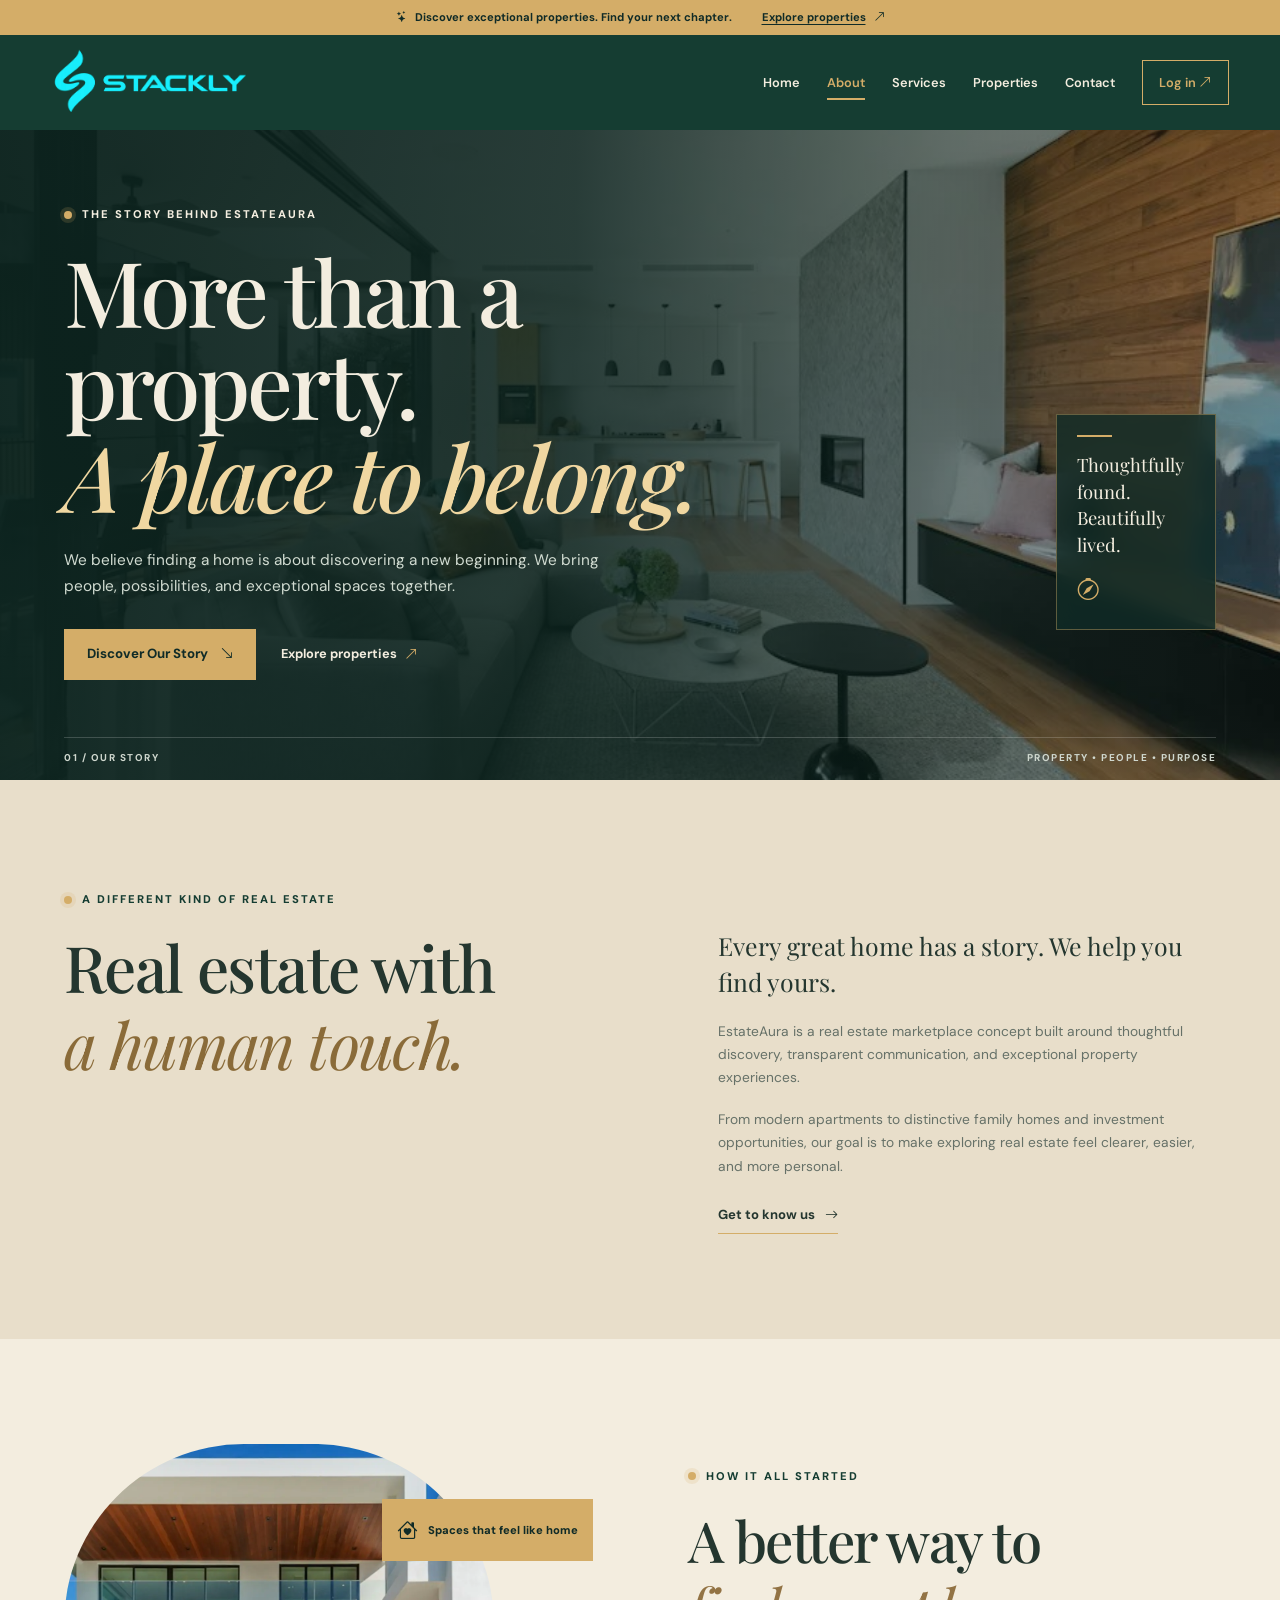
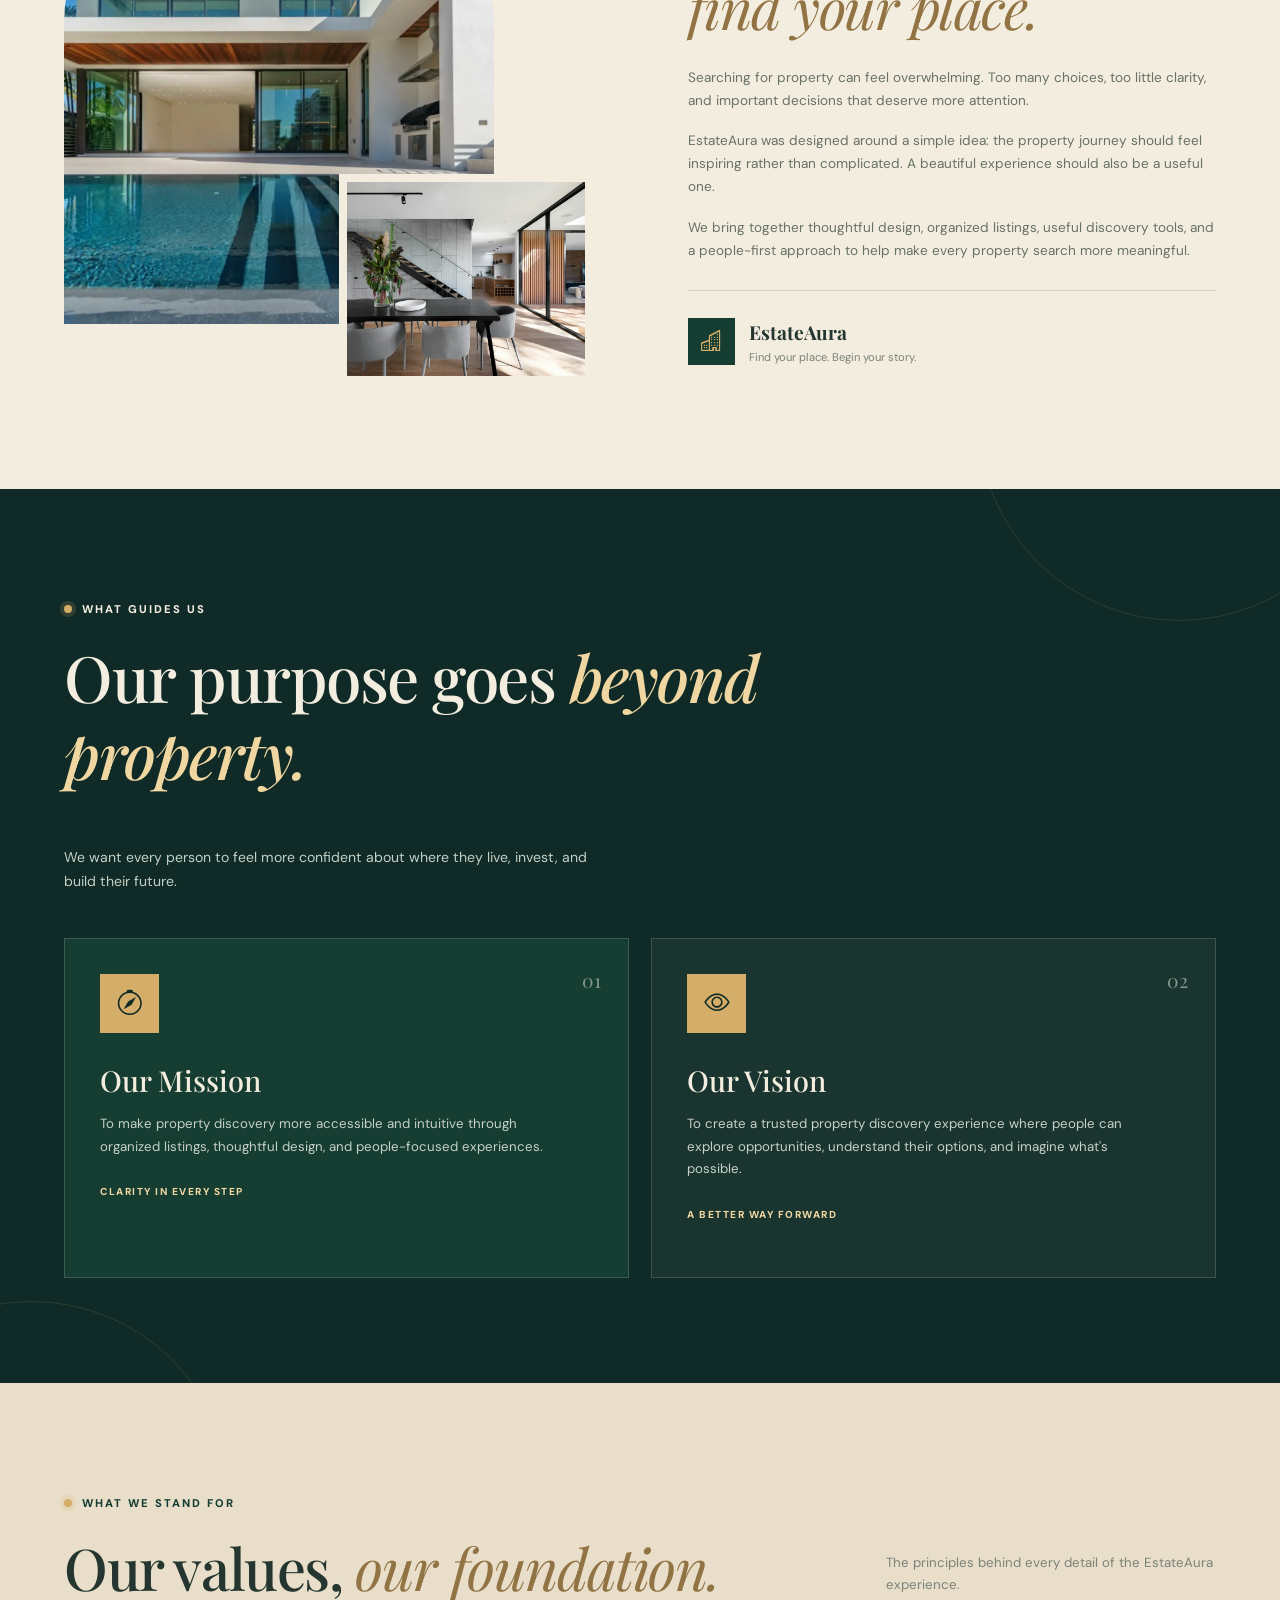
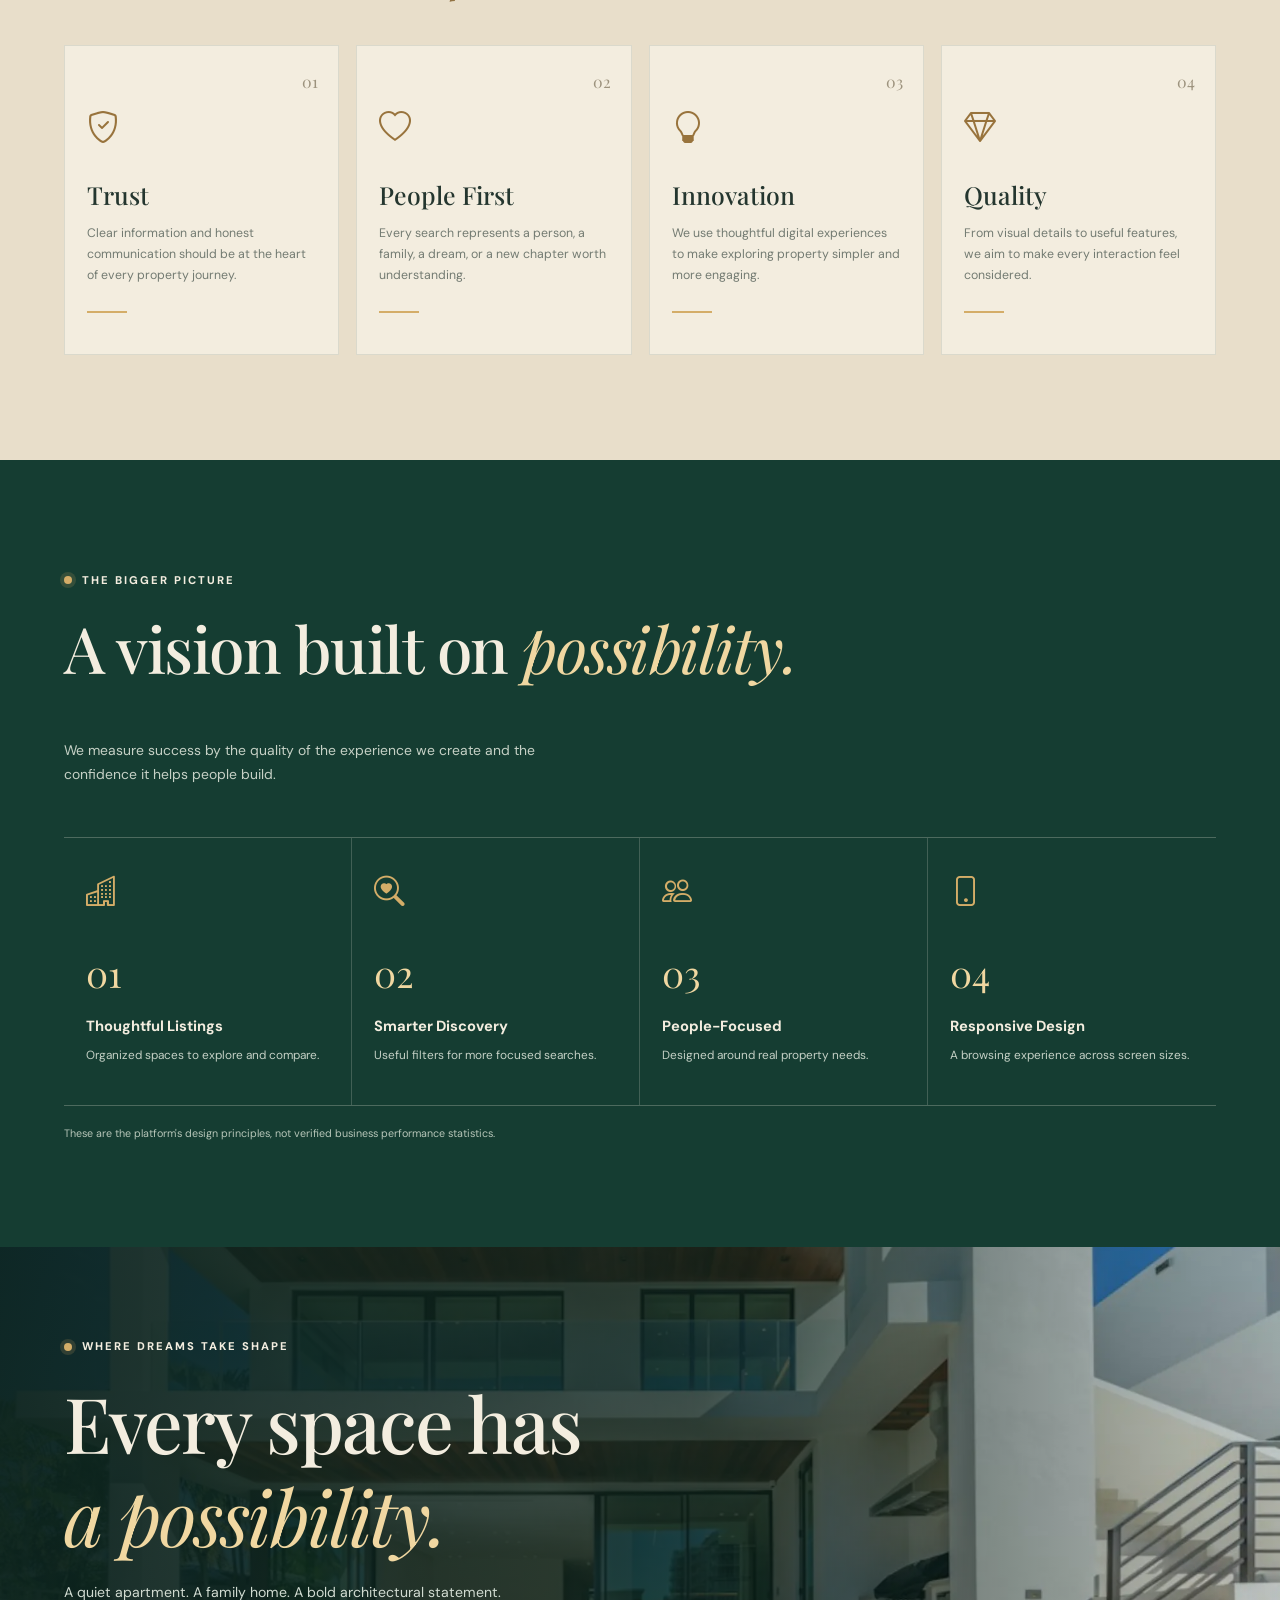
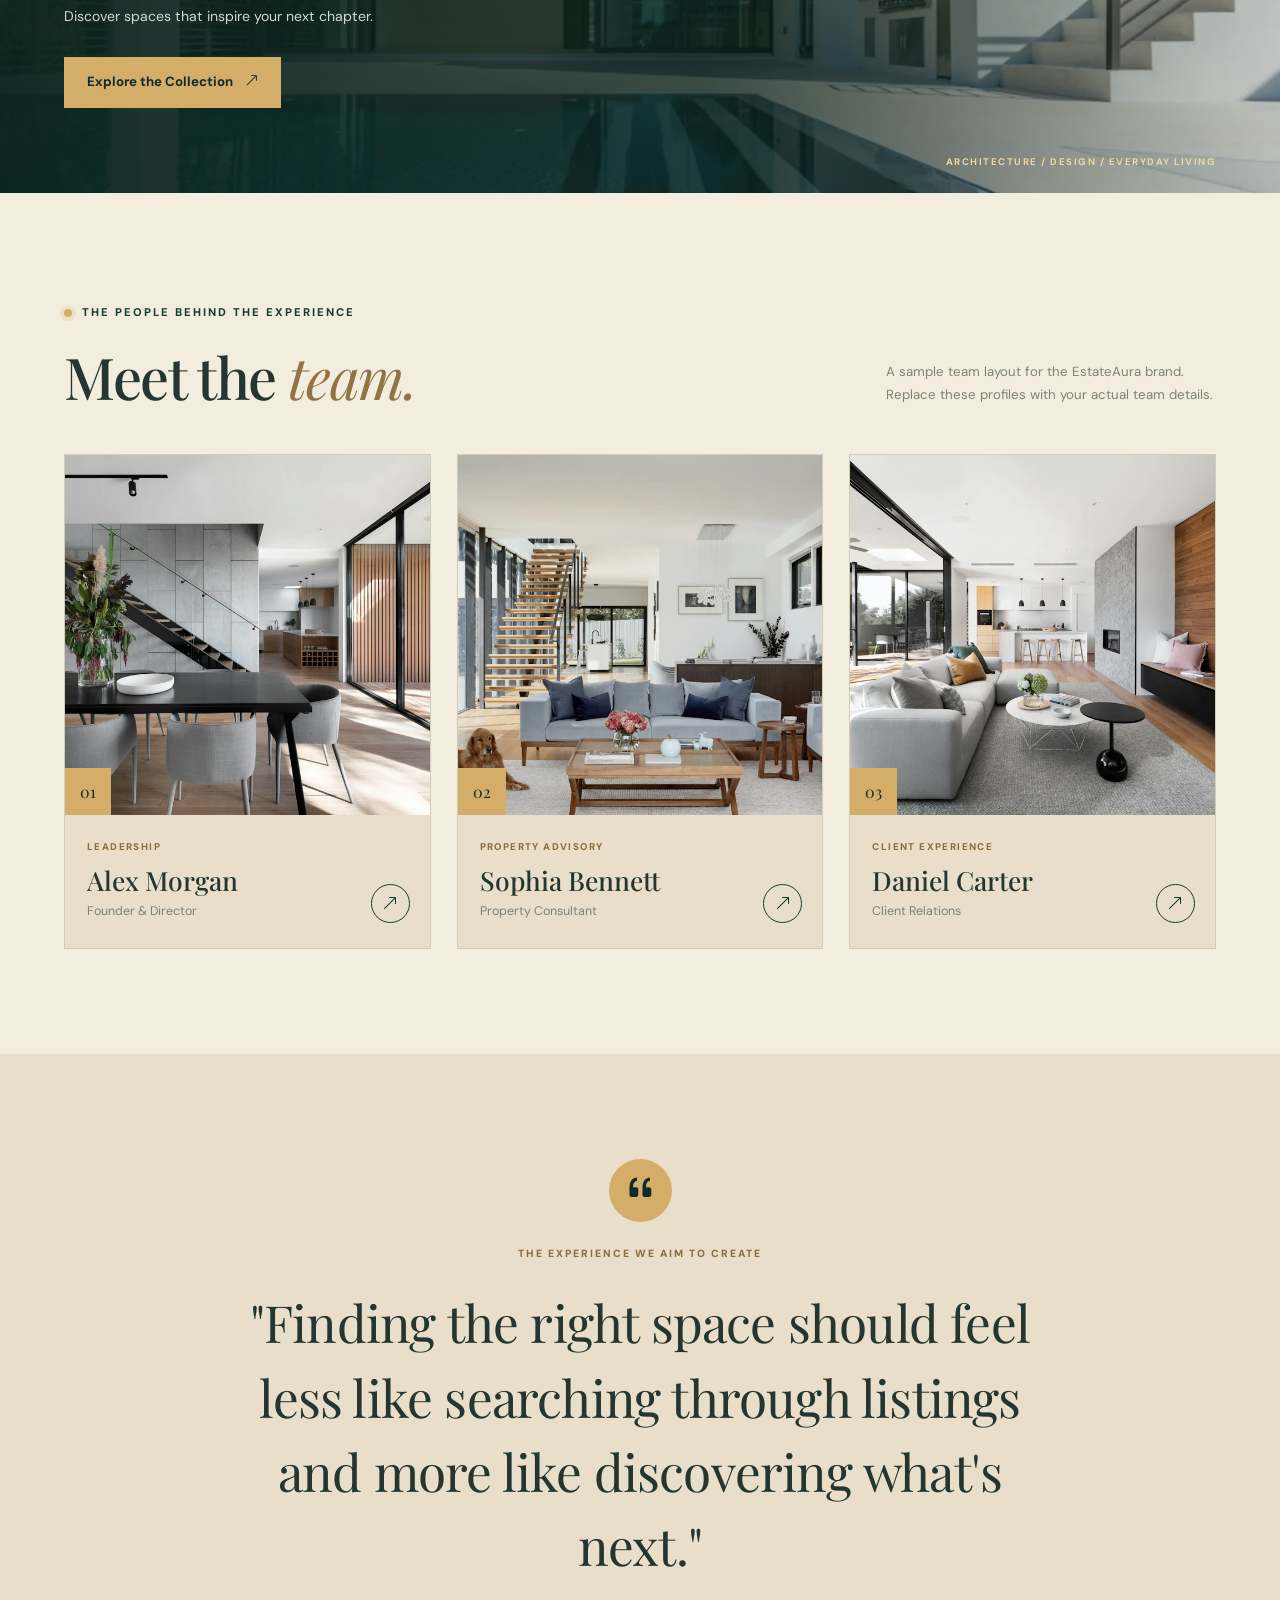
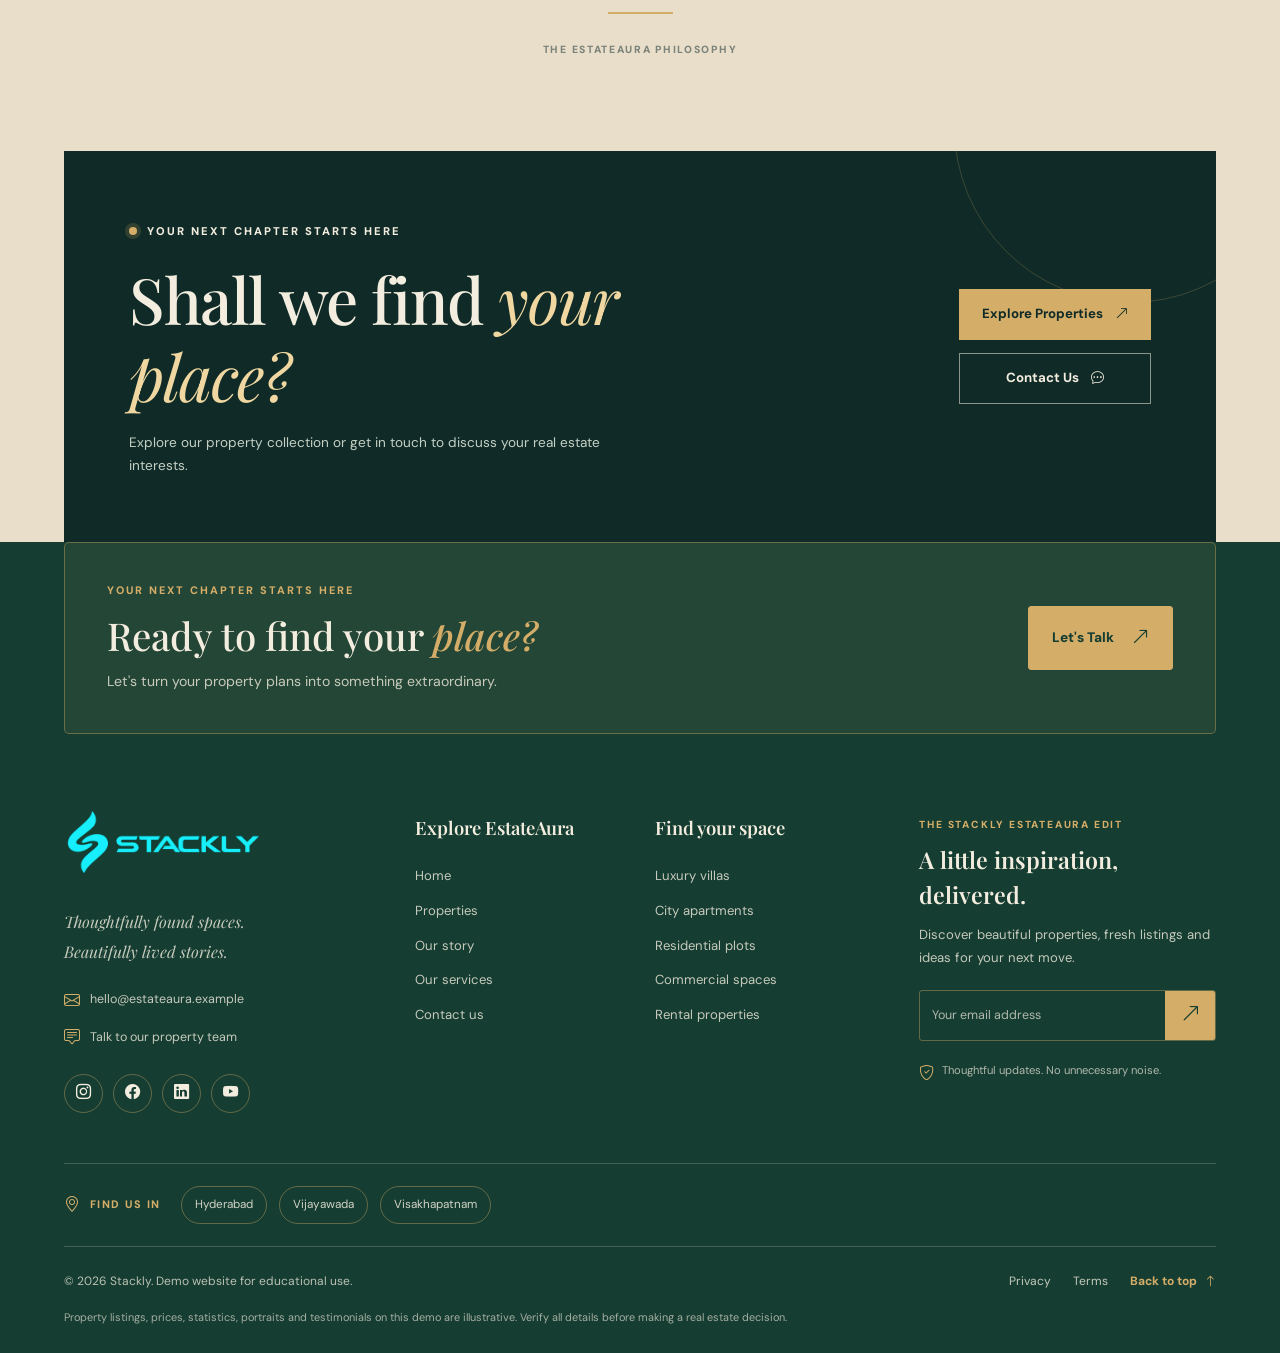
==== commit b928b742: "Add files via upload" ====
--- a/about.html
+++ b/about.html
@@ -307,7 +307,7 @@
             <span class="value-line"></span>
           </article>
 
-          <article class="value-card value-featured" data-aos="fade-up" data-aos-delay="100">
+          <article class="value-card" data-aos="fade-up">
             <span class="value-number">02</span>
             <i class="bi bi-heart value-icon"></i>
             <h3>People First</h3>
@@ -732,7 +732,7 @@
       <div class="footer-bottom-links">
         <a href="404.html">Privacy</a>
         <a href="404.html">Terms</a>
-        <a href="#home" class="back-to-top">
+        <a href="about.html" class="back-to-top">
           Back to top <i class="bi bi-arrow-up"></i>
         </a>
       </div>
--- a/css/about.css
+++ b/css/about.css
@@ -1,4 +1,3 @@
-
 /* ==========================================
    ESTATEAURA ABOUT PAGE
    Editorial Luxury Real Estate Design
@@ -357,9 +356,7 @@
   position: absolute;
   inset: 0;
   z-index: -2;
-  background:
-    url("../assets/image5.webp")
-    center 52% / cover no-repeat;
+  background: url("../assets/image5.webp") center 52% / cover no-repeat;
   animation: aboutHeroZoom 20s ease-in-out infinite alternate;
 }
 
@@ -974,7 +971,7 @@
   inset: 0;
   z-index: -2;
   background:
-    url("https://images.unsplash.com/photo-1600607687939-ce8a6c25118c?auto=format&fit=crop&w=1900&q=90")
+    url("../assets/image2.webp")
     center / cover no-repeat;
   transition: transform 0.8s;
 }
@@ -1234,19 +1231,72 @@
   align-items: stretch;
   gap: 13px;
 }
-/* ===================== 15. PREMIUM FOOTER ===================== */
+/* ===================== 15. PREMIUM FOOTER (SHARED - keep identical in every CSS file) ===================== */
 
 .footer {
+  /* Footer-only design tokens: same look on every page, no matter what :root defines */
+  --green: #153D32;
+  --gold: #D4AD68;
+  --cream: #F3EDDF;
+  --gold-border: rgba(212, 173, 104, 0.4);
+  --light-border: rgba(243, 237, 223, 0.2);
+  --heading: "Playfair Display", Georgia, serif;
+  --body: "DM Sans", Arial, sans-serif;
+  --container: 1200px;
+  --transition: 0.3s ease;
+
   position: relative;
   overflow: hidden;
   padding: 0 0 25px;
   background: var(--green);
   color: var(--cream);
+  font-family: var(--body);
+  line-height: 1.7;
+}
+
+/* Footer-only reset (zero specificity, so it never fights the rules below) */
+:where(.footer, .footer *) {
+  box-sizing: border-box;
+  margin: 0;
+  padding: 0;
+}
+
+:where(.footer *)::before,
+:where(.footer *)::after {
+  box-sizing: border-box;
+}
+
+:where(.footer) :is(h1, h2, h3, h4, h5, h6) {
+  color: var(--cream);
+  font-family: var(--heading);
+  font-weight: 600;
+  line-height: 1.25;
+  letter-spacing: normal;
+}
+
+:where(.footer) p {
+  color: inherit;
+}
+
+:where(.footer) :is(ul, ol) {
+  list-style: none;
+}
+
+:where(.footer) a {
+  color: inherit;
+  text-decoration: none;
+}
+
+:where(.footer) :is(a, button):focus-visible {
+  outline: 2px solid var(--gold);
+  outline-offset: 4px;
 }
 
 .footer .container {
   position: relative;
   z-index: 1;
+  width: min(var(--container), 90%);
+  margin-inline: auto;
 }
 
 /* Footer call-to-action */
@@ -1429,8 +1479,8 @@
   gap: 15px;
 }
 
-.footer-links h4,
-.footer-newsletter h4 {
+.footer-links :is(h3, h4),
+.footer-newsletter :is(h3, h4) {
   margin: 5px 0 10px;
   color: var(--cream);
   font-family: var(--heading);
@@ -1462,7 +1512,7 @@
   letter-spacing: 1.8px;
 }
 
-.footer-newsletter h4 {
+.footer-newsletter :is(h3, h4) {
   margin-top: 0;
   font-size: 1.45rem;
 }
@@ -1725,19 +1775,7 @@
     gap: 45px;
   }
 
-  .footer-main {
-    grid-template-columns: repeat(2, minmax(0, 1fr));
-    gap: 40px 30px;
-  }
-
-  .footer-brand {
-    max-width: 400px;
-  }
-
-  .footer-newsletter {
-    max-width: 450px;
-  }
-}
+  }
 
 /* TABLET */
 
@@ -1784,52 +1822,107 @@
     gap: 25px;
   }
 
-  .footer-main {
-    grid-template-columns: repeat(2, minmax(0, 1fr));
-    gap: 35px;
-  }
-}
-
-/* MOBILE NAVIGATION */
-
-@media (max-width: 820px) {
+  }
+/* ==========================================
+   MOBILE NAVIGATION - TABLETS & MOBILES
+   ========================================== */
+
+@media (max-width: 790px) {
+
+  html,
+  body {
+    width: 100%;
+    max-width: 100%;
+    overflow-x: clip;
+  }
+
+  * {
+    box-sizing: border-box;
+  }
+
   .announcement {
     gap: 12px;
     font-size: 0.63rem;
     flex-wrap: wrap;
     text-align: center;
+    justify-content: center;
   }
 
   .nav-container {
     min-height: 72px;
-  }
+    width: 90%;
+    display: flex;
+    align-items: center;
+    justify-content: space-between;
+    gap: 12px;
+  }
+
+  /* STACKLY LOGO VISIBLE */
+
+  .logo {
+    display: flex !important;
+    align-items: center;
+    flex-shrink: 0;
+    position: relative;
+    z-index: 1003;
+    visibility: visible;
+    opacity: 1;
+    font-size: 1.5rem;
+    white-space: nowrap;
+  }
+
+  .logo img {
+    display: block;
+    max-width: 100%;
+    height: auto;
+  }
+
+  /* MENU BUTTON */
 
   .menu-toggle {
     position: relative;
-    z-index: 1002;
+    z-index: 1004;
     display: grid;
     place-items: center;
-  }
-
-  .main-nav {
+    flex-shrink: 0;
+    cursor: pointer;
+  }
+
+  /* MOBILE MENU */
+
+.main-nav {
     position: fixed;
-    inset: 0 0 0 auto;
-    width: min(340px, 85%);
+    inset: 0 auto 0 0;
+    width: min(340px, 95%);
+    max-width: 100%;
+    height: 100vh;
     height: 100dvh;
+
     padding: 105px 30px 35px;
+
     display: flex;
     flex-direction: column;
     align-items: stretch;
     justify-content: flex-start;
     gap: 0;
+
     overflow-y: auto;
+    overflow-x: hidden;
+
     background: var(--green-dark);
-    box-shadow: -15px 0 40px rgba(0, 0, 0, 0.2);
-    transform: translateX(105%);
+    box-shadow: 15px 0 10px rgba(0, 0, 0, 0.2);
+
+    transform: translateX(-105%);
     visibility: hidden;
+
     transition: transform 0.35s ease, visibility 0.35s;
-    z-index: 1001;
-  }
+    z-index: 1002;
+}
+
+.main-nav.open {
+    transform: translateX(0);
+    visibility: visible;
+}
 
   .main-nav.open {
     transform: translateX(0);
@@ -1849,13 +1942,16 @@
     text-align: center;
   }
 
+  /* HERO */
+
   .about-hero,
   .about-hero-inner {
     min-height: 600px;
+    max-width: 100%;
   }
 
   .about-hero h1 {
-    font-size: clamp(3.3rem, 8vw, 5.2rem);
+    font-size: clamp(3rem, 8vw, 5.2rem);
   }
 
   .hero-side-note {
@@ -1865,6 +1961,8 @@
     padding: 13px;
   }
 
+  /* INTRO & STORY */
+
   .intro-layout,
   .story-layout {
     grid-template-columns: 1fr;
@@ -1886,14 +1984,18 @@
     max-width: 700px;
   }
 
+  /* SECTION HEADINGS */
+
   .section-heading {
     align-items: flex-start;
     flex-direction: column;
     gap: 20px;
   }
 
+  /* GRIDS */
+
   .mission-grid {
-    grid-template-columns: 1fr 1fr;
+    grid-template-columns: repeat(2, minmax(0, 1fr));
   }
 
   .team-grid {
@@ -1904,6 +2006,8 @@
     grid-column: 1 / -1;
     width: calc(50% - 13px);
   }
+
+  /* CTA */
 
   .about-cta {
     flex-direction: column;
@@ -1917,16 +2021,34 @@
     flex-wrap: wrap;
   }
 
-  .footer-main {
-    gap: 30px;
-  }
-}
-
-/* SMALL PHONES */
+  img,
+  video,
+  iframe {
+    max-width: 100%;
+  }
+
+  .container,
+  section {
+    max-width: 100%;
+  }
+}
+
+/* ==========================================
+   SMALL PHONES
+   ========================================== */
 
 @media (max-width: 560px) {
+
+  html,
+  body {
+    width: 100%;
+    max-width: 100%;
+    overflow-x: clip;
+  }
+
   .container {
     width: 90%;
+    max-width: 100%;
   }
 
   .section {
@@ -1941,9 +2063,34 @@
     display: none;
   }
 
+  /* STACKLY LOGO */
+
+  .nav-container {
+    width: 90%;
+    min-height: 68px;
+    gap: 8px;
+  }
+
   .logo {
-    font-size: 1.4rem;
-  }
+    display: flex !important;
+    font-size: 1.3rem;
+    visibility: visible;
+    opacity: 1;
+    flex-shrink: 0;
+    white-space: nowrap;
+  }
+
+  .menu-toggle {
+    display: grid;
+    flex-shrink: 0;
+  }
+
+  .main-nav {
+    width: min(440px, 108%);
+    padding: 95px 25px 30px;
+  }
+
+  /* HERO */
 
   .about-hero,
   .about-hero-inner {
@@ -1957,8 +2104,9 @@
   }
 
   .about-hero h1 {
-    font-size: clamp(2.9rem, 12vw, 4rem);
+    font-size: clamp(2.5rem, 11vw, 4rem);
     letter-spacing: -1.7px;
+    overflow-wrap: break-word;
   }
 
   .about-hero-content > p {
@@ -1991,15 +2139,19 @@
     text-align: right;
   }
 
+  /* HEADINGS */
+
   .intro-heading h2,
   .story-content h2,
   .section-heading h2 {
-    font-size: 2.65rem;
+    font-size: 2.3rem;
   }
 
   .intro-lead {
-    font-size: 1.35rem;
-  }
+    font-size: 1.25rem;
+  }
+
+  /* STORY */
 
   .story-visual {
     min-height: 410px;
@@ -2025,35 +2177,36 @@
     font-size: 0.58rem;
   }
 
+  /* MISSION */
+
   .mission-heading h2,
   .achievements-heading h2 {
-    font-size: 2.8rem;
-  }
-
-  .mission-grid {
-    grid-template-columns: 1fr;
-  }
-
-  .mission-card {
-    min-height: 310px;
-    padding: 27px;
-  }
-
+    font-size: 2.5rem;
+  }
+
+  .mission-grid,
   .values-grid {
     grid-template-columns: 1fr;
   }
 
+  .mission-card {
+    min-height: 280px;
+    padding: 27px;
+  }
+
   .value-card {
     min-height: 260px;
   }
 
+  /* ACHIEVEMENTS */
+
   .achievements-grid {
-    grid-template-columns: 1fr 1fr;
+    grid-template-columns: repeat(2, minmax(0, 1fr));
   }
 
   .achievement-item {
-    min-height: 220px;
-    padding: 23px 14px;
+    min-height: 200px;
+    padding: 20px 12px;
   }
 
   .achievement-item:nth-child(2) {
@@ -2070,16 +2223,18 @@
   }
 
   .achievement-item > strong {
-    font-size: 1.9rem;
+    font-size: 1.8rem;
   }
 
   .achievement-item h3 {
-    font-size: 0.82rem;
+    font-size: 0.8rem;
   }
 
   .achievement-item p {
     font-size: 0.69rem;
   }
+
+  /* ARCHITECTURE */
 
   .architecture-section {
     min-height: 510px;
@@ -2091,7 +2246,7 @@
   }
 
   .architecture-content h2 {
-    font-size: clamp(2.7rem, 10vw, 3.7rem);
+    font-size: clamp(2.5rem, 10vw, 3.7rem);
     letter-spacing: -1.3px;
   }
 
@@ -2101,6 +2256,8 @@
     font-size: 0.5rem;
   }
 
+  /* TEAM */
+
   .team-grid {
     grid-template-columns: 1fr;
     gap: 23px;
@@ -2112,16 +2269,20 @@
   }
 
   .team-image {
-    height: 340px;
-  }
+    height: 320px;
+  }
+
+  /* QUOTE */
 
   .about-quote {
     margin-bottom: 60px;
   }
 
   .about-quote blockquote {
-    font-size: 1.9rem;
-  }
+    font-size: 1.8rem;
+  }
+
+  /* CTA */
 
   .about-cta {
     width: 100%;
@@ -2129,7 +2290,7 @@
   }
 
   .about-cta h2 {
-    font-size: 2.8rem;
+    font-size: 2.5rem;
   }
 
   .cta-actions {
@@ -2141,23 +2302,66 @@
     width: 100%;
   }
 
-  .footer-main {
-    grid-template-columns: 1fr;
-    gap: 30px;
-  }
-
-  .footer {
-    padding-top: 50px;
-  }
-
-  .footer-bottom {
-    flex-direction: column;
-  }
-}
-
-/* REDUCED MOTION */
+  /* GENERAL OVERFLOW FIX */
+
+  img,
+  video,
+  iframe {
+    max-width: 100%;
+  }
+
+  h1,
+  h2,
+  h3,
+  p,
+  a {
+    overflow-wrap: break-word;
+  }
+
+  .row,
+  .grid,
+  .team-grid,
+  .mission-grid,
+  .values-grid,
+  .achievements-grid {
+    min-width: 0;
+    max-width: 100%;
+  }
+}
+
+/* ==========================================
+   EXTRA SMALL PHONES
+   ========================================== */
+
+@media (max-width: 360px) {
+
+  .logo {
+    font-size: 1.15rem;
+  }
+
+  .nav-container {
+    width: 92%;
+  }
+
+  .menu-toggle {
+    font-size: 1.2rem;
+  }
+
+  .about-hero h1 {
+    font-size: 2.4rem;
+  }
+
+  .about-cta {
+    padding: 25px 16px;
+  }
+}
+
+/* ==========================================
+   REDUCED MOTION
+   ========================================== */
 
 @media (prefers-reduced-motion: reduce) {
+
   html {
     scroll-behavior: auto;
   }
@@ -2170,3 +2374,120 @@
     transition-duration: 0.01ms !important;
   }
 }
+
+/* ===================== FOOTER RESPONSIVE (SHARED - keep identical in every CSS file) ===================== */
+
+@media (max-width: 1100px) {
+  .footer-main {
+    grid-template-columns: repeat(2, minmax(0, 1fr));
+    gap: 40px 30px;
+  }
+
+  .footer-brand {
+    max-width: 400px;
+  }
+
+  .footer-newsletter {
+    max-width: 450px;
+  }
+}
+
+@media (max-width: 790px) {
+  .footer-cta {
+    margin-bottom: 55px;
+  }
+}
+
+@media (max-width: 760px) {
+  .footer-cta {
+    align-items: flex-start;
+    flex-direction: column;
+    padding: 28px 24px;
+  }
+
+  .footer-cta-button {
+    width: 100%;
+  }
+
+  .footer-main {
+    gap: 38px 25px;
+    padding-bottom: 35px;
+  }
+
+  .footer-bottom {
+    align-items: flex-start;
+    flex-direction: column;
+    gap: 15px;
+  }
+
+  .footer-bottom-links {
+    justify-content: flex-start;
+    gap: 18px;
+  }
+
+  .footer-locations {
+    gap: 10px;
+  }
+}
+
+@media (max-width: 560px) {
+  .footer {
+    padding-top: 35px;
+  }
+
+  .footer-cta {
+    padding: 24px 18px;
+  }
+
+  .footer-cta-content h2 {
+    font-size: 1.9rem;
+  }
+
+  .footer-main {
+    grid-template-columns: 1fr;
+    gap: 35px;
+  }
+
+  .footer-brand .footer-newsletter {
+    max-width: none;
+  }
+
+  .footer-logo {
+    font-size: 1.5rem;
+  }
+
+  .footer-logo .logo-image {
+    width: 202px;
+    height: 50px;
+  }
+
+  .footer-links {
+    gap: 13px;
+  }
+
+  .footer-links h4 .footer-newsletter h4 {
+    font-size: 1.2rem;
+  }
+
+  .footer-locations {
+    align-items: flex-start;
+  }
+
+  .footer-location-title {
+    width: 100%;
+    margin-bottom: 4px;
+  }
+
+  .location-tag {
+    padding: 7px 10px;
+    font-size: 0.68rem;
+  }
+
+  .footer-bottom-links {
+    gap: 14px;
+  }
+
+  .footer-bottom-links a .footer-bottom p {
+    font-size: 0.7rem;
+  }
+}
